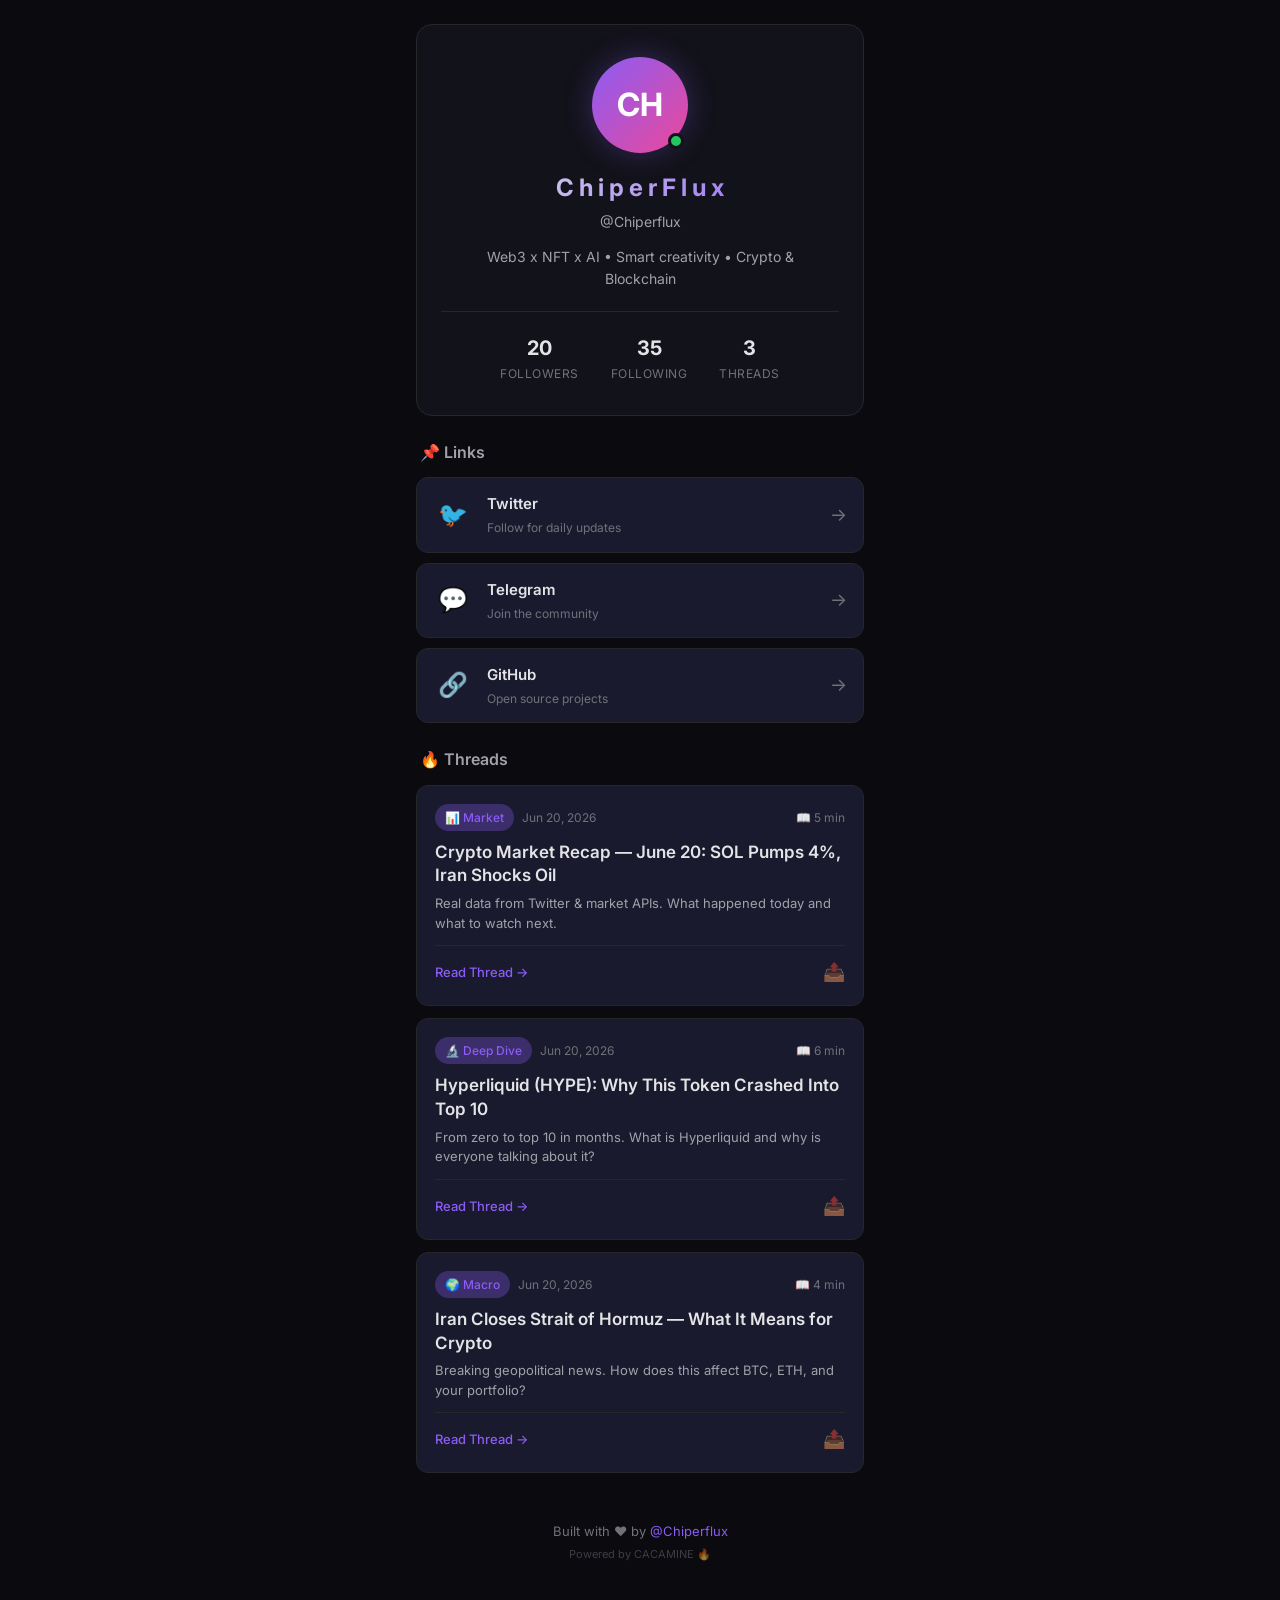
==== thread.html @ ebba32b1 "Initial commit: ChiperFlux Hub - Crypto News Aggregator" ====
<!DOCTYPE html>
<html lang="en">
<head>
    <meta charset="UTF-8">
    <meta name="viewport" content="width=device-width, initial-scale=1.0">
    <title>Thread — C h i p e r F l u x 🎖️</title>
    <meta name="description" content="Crypto & Web3 threads from @Chiperflux">
    <meta name="twitter:card" content="summary">
    <meta name="twitter:site" content="@Chiperflux">
    <link rel="preconnect" href="https://fonts.googleapis.com">
    <link href="https://fonts.googleapis.com/css2?family=Inter:wght@400;500;600;700&display=swap" rel="stylesheet">
    <link rel="stylesheet" href="css/style.css">
</head>
<body>
    <div class="thread-page">
        <!-- Back Button -->
        <a href="/" class="thread-back">← Back</a>

        <!-- Thread Header -->
        <div class="thread-detail-header">
            <h1 class="thread-detail-title" id="threadTitle">Loading...</h1>
            <div class="thread-detail-meta">
                <span id="threadTag"></span>
                <span id="threadDate"></span>
                <span id="threadReadTime"></span>
            </div>
        </div>

        <!-- Tweets -->
        <div class="tweet-list" id="tweetList">
            <!-- Populated by JS -->
        </div>

        <!-- Actions -->
        <div class="thread-actions">
            <a href="#" id="twitterShareBtn" target="_blank" class="btn btn-primary">
                🐦 Share on Twitter
            </a>
            <button onclick="copyLink()" class="btn btn-secondary">
                📋 Copy Link
            </button>
        </div>

        <!-- Related Threads -->
        <section class="section" style="margin-top:32px;">
            <h2 class="section-title">📚 More Threads</h2>
            <div class="threads-grid" id="relatedThreads">
                <!-- Populated by JS -->
            </div>
        </section>

        <!-- Footer -->
        <footer class="footer">
            <p>Built with ❤️ by <a href="https://x.com/Chiperflux" target="_blank">@Chiperflux</a></p>
            <p class="footer-sub">Powered by CACAMINE 🔥</p>
        </footer>
    </div>

    <script src="js/thread.js"></script>
</body>
</html>
---- css/style.css ----
/* ============================================
   C h i p e r F l u x Hub — Dark Theme
   ============================================ */

:root {
    --bg-primary: #0a0a0f;
    --bg-secondary: #12121a;
    --bg-card: #1a1a2e;
    --bg-card-hover: #222240;
    --text-primary: #e4e4e7;
    --text-secondary: #a1a1aa;
    --text-muted: #71717a;
    --accent: #8b5cf6;
    --accent-hover: #a78bfa;
    --accent-glow: rgba(139, 92, 246, 0.3);
    --green: #22c55e;
    --border: #27272a;
    --radius: 16px;
    --radius-sm: 12px;
}

* {
    margin: 0;
    padding: 0;
    box-sizing: border-box;
}

body {
    font-family: 'Inter', -apple-system, BlinkMacSystemFont, sans-serif;
    background: var(--bg-primary);
    color: var(--text-primary);
    min-height: 100vh;
    line-height: 1.6;
}

.container {
    max-width: 480px;
    margin: 0 auto;
    padding: 24px 16px;
}

/* ============================================
   Profile Card
   ============================================ */

.profile-card {
    text-align: center;
    padding: 32px 24px;
    background: var(--bg-secondary);
    border-radius: var(--radius);
    border: 1px solid var(--border);
    margin-bottom: 24px;
}

.avatar-wrapper {
    position: relative;
    display: inline-block;
    margin-bottom: 16px;
}

.avatar {
    width: 96px;
    height: 96px;
    border-radius: 50%;
    background: linear-gradient(135deg, var(--accent), #ec4899);
    display: flex;
    align-items: center;
    justify-content: center;
    font-size: 32px;
    font-weight: 700;
    color: white;
    box-shadow: 0 0 30px var(--accent-glow);
}

.status-dot {
    position: absolute;
    bottom: 4px;
    right: 4px;
    width: 16px;
    height: 16px;
    background: var(--green);
    border-radius: 50%;
    border: 3px solid var(--bg-secondary);
}

.name {
    font-size: 24px;
    font-weight: 700;
    margin-bottom: 4px;
    background: linear-gradient(135deg, #e4e4e7, #8b5cf6);
    -webkit-background-clip: text;
    -webkit-text-fill-color: transparent;
    background-clip: text;
}

.handle {
    color: var(--text-secondary);
    font-size: 14px;
    margin-bottom: 12px;
}

.bio {
    color: var(--text-secondary);
    font-size: 14px;
    max-width: 320px;
    margin: 0 auto 20px;
}

.stats-row {
    display: flex;
    justify-content: center;
    gap: 32px;
    padding-top: 20px;
    border-top: 1px solid var(--border);
}

.stat {
    display: flex;
    flex-direction: column;
    align-items: center;
}

.stat-value {
    font-size: 20px;
    font-weight: 700;
    color: var(--text-primary);
}

.stat-label {
    font-size: 12px;
    color: var(--text-muted);
    text-transform: uppercase;
    letter-spacing: 0.5px;
}

/* ============================================
   Section
   ============================================ */

.section {
    margin-bottom: 24px;
}

.section-title {
    font-size: 16px;
    font-weight: 600;
    color: var(--text-secondary);
    margin-bottom: 12px;
    padding-left: 4px;
}

/* ============================================
   Links Grid
   ============================================ */

.links-grid {
    display: flex;
    flex-direction: column;
    gap: 10px;
}

.link-card {
    display: flex;
    align-items: center;
    gap: 14px;
    padding: 14px 16px;
    background: var(--bg-card);
    border: 1px solid var(--border);
    border-radius: var(--radius-sm);
    text-decoration: none;
    color: var(--text-primary);
    transition: all 0.2s ease;
    cursor: pointer;
}

.link-card:hover {
    background: var(--bg-card-hover);
    border-color: var(--accent);
    transform: translateY(-2px);
    box-shadow: 0 4px 20px rgba(0, 0, 0, 0.3);
}

.link-icon {
    font-size: 24px;
    width: 40px;
    text-align: center;
    flex-shrink: 0;
}

.link-content {
    flex: 1;
    min-width: 0;
}

.link-title {
    font-size: 15px;
    font-weight: 600;
}

.link-desc {
    font-size: 12px;
    color: var(--text-muted);
    margin-top: 2px;
}

.link-arrow {
    color: var(--text-muted);
    font-size: 18px;
    flex-shrink: 0;
}

/* ============================================
   Threads Grid
   ============================================ */

.threads-grid {
    display: flex;
    flex-direction: column;
    gap: 12px;
}

.thread-card {
    padding: 18px;
    background: var(--bg-card);
    border: 1px solid var(--border);
    border-radius: var(--radius-sm);
    text-decoration: none;
    color: var(--text-primary);
    transition: all 0.2s ease;
    cursor: pointer;
    display: block;
}

.thread-card:hover {
    background: var(--bg-card-hover);
    border-color: var(--accent);
    transform: translateY(-2px);
    box-shadow: 0 4px 20px rgba(0, 0, 0, 0.3);
}

.thread-header {
    display: flex;
    align-items: center;
    gap: 8px;
    margin-bottom: 10px;
}

.thread-tag {
    font-size: 12px;
    padding: 4px 10px;
    background: var(--accent-glow);
    color: var(--accent);
    border-radius: 20px;
    font-weight: 500;
}

.thread-date {
    font-size: 12px;
    color: var(--text-muted);
}

.thread-read-time {
    font-size: 12px;
    color: var(--text-muted);
    margin-left: auto;
}

.thread-title {
    font-size: 17px;
    font-weight: 600;
    margin-bottom: 6px;
    line-height: 1.4;
}

.thread-excerpt {
    font-size: 13px;
    color: var(--text-secondary);
    line-height: 1.5;
}

.thread-footer {
    display: flex;
    align-items: center;
    justify-content: space-between;
    margin-top: 12px;
    padding-top: 12px;
    border-top: 1px solid var(--border);
}

.thread-read-btn {
    font-size: 13px;
    color: var(--accent);
    font-weight: 500;
}

.thread-share-btn {
    font-size: 18px;
    opacity: 0.5;
    transition: opacity 0.2s;
}

.thread-share-btn:hover {
    opacity: 1;
}

/* ============================================
   Footer
   ============================================ */

.footer {
    text-align: center;
    padding: 24px 0;
    color: var(--text-muted);
    font-size: 13px;
}

.footer a {
    color: var(--accent);
    text-decoration: none;
}

.footer-sub {
    font-size: 11px;
    margin-top: 4px;
    opacity: 0.5;
}

/* ============================================
   Thread Page
   ============================================ */

.thread-page {
    max-width: 480px;
    margin: 0 auto;
    padding: 24px 16px;
}

.thread-back {
    display: inline-flex;
    align-items: center;
    gap: 6px;
    color: var(--text-secondary);
    text-decoration: none;
    font-size: 14px;
    margin-bottom: 20px;
    transition: color 0.2s;
}

.thread-back:hover {
    color: var(--accent);
}

.thread-detail-header {
    margin-bottom: 24px;
}

.thread-detail-title {
    font-size: 24px;
    font-weight: 700;
    line-height: 1.3;
    margin-bottom: 12px;
}

.thread-detail-meta {
    display: flex;
    gap: 16px;
    color: var(--text-muted);
    font-size: 13px;
}

.tweet-list {
    display: flex;
    flex-direction: column;
    gap: 2px;
}

.tweet-card {
    padding: 18px;
    background: var(--bg-card);
    border: 1px solid var(--border);
    border-radius: var(--radius-sm);
    font-size: 15px;
    line-height: 1.7;
    white-space: pre-wrap;
    word-wrap: break-word;
}

.tweet-card + .tweet-card {
    border-top: 2px dashed var(--border);
    border-radius: 0 0 var(--radius-sm) var(--radius-sm);
    margin-top: -1px;
}

.tweet-card:first-child {
    border-radius: var(--radius-sm) var(--radius-sm) 0 0;
}

.tweet-card:last-child {
    border-radius: 0 0 var(--radius-sm) var(--radius-sm);
}

.tweet-number {
    display: inline-block;
    font-size: 12px;
    color: var(--accent);
    font-weight: 600;
    margin-bottom: 8px;
    opacity: 0.7;
}

.thread-actions {
    display: flex;
    gap: 10px;
    margin-top: 24px;
}

.btn {
    display: inline-flex;
    align-items: center;
    gap: 8px;
    padding: 12px 20px;
    border-radius: var(--radius-sm);
    font-size: 14px;
    font-weight: 500;
    text-decoration: none;
    transition: all 0.2s;
    cursor: pointer;
    border: none;
}

.btn-primary {
    background: var(--accent);
    color: white;
}

.btn-primary:hover {
    background: var(--accent-hover);
    box-shadow: 0 4px 20px var(--accent-glow);
}

.btn-secondary {
    background: var(--bg-card);
    color: var(--text-primary);
    border: 1px solid var(--border);
}

.btn-secondary:hover {
    border-color: var(--accent);
}

/* ============================================
   Animations
   ============================================ */

@keyframes fadeInUp {
    from {
        opacity: 0;
        transform: translateY(20px);
    }
    to {
        opacity: 1;
        transform: translateY(0);
    }
}

.animate-in {
    animation: fadeInUp 0.4s ease forwards;
}

.animate-in:nth-child(1) { animation-delay: 0.05s; }
.animate-in:nth-child(2) { animation-delay: 0.1s; }
.animate-in:nth-child(3) { animation-delay: 0.15s; }
.animate-in:nth-child(4) { animation-delay: 0.2s; }
.animate-in:nth-child(5) { animation-delay: 0.25s; }

/* ============================================
   Responsive
   ============================================ */

@media (max-width: 380px) {
    .container {
        padding: 16px 12px;
    }
    
    .profile-card {
        padding: 24px 16px;
    }
    
    .stats-row {
        gap: 20px;
    }
    
    .name {
        font-size: 20px;
    }
}

/* ============================================
   Scrollbar
   ============================================ */

::-webkit-scrollbar {
    width: 6px;
}

::-webkit-scrollbar-track {
    background: var(--bg-primary);
}

::-webkit-scrollbar-thumb {
    background: var(--border);
    border-radius: 3px;
}

::-webkit-scrollbar-thumb:hover {
    background: var(--text-muted);
}
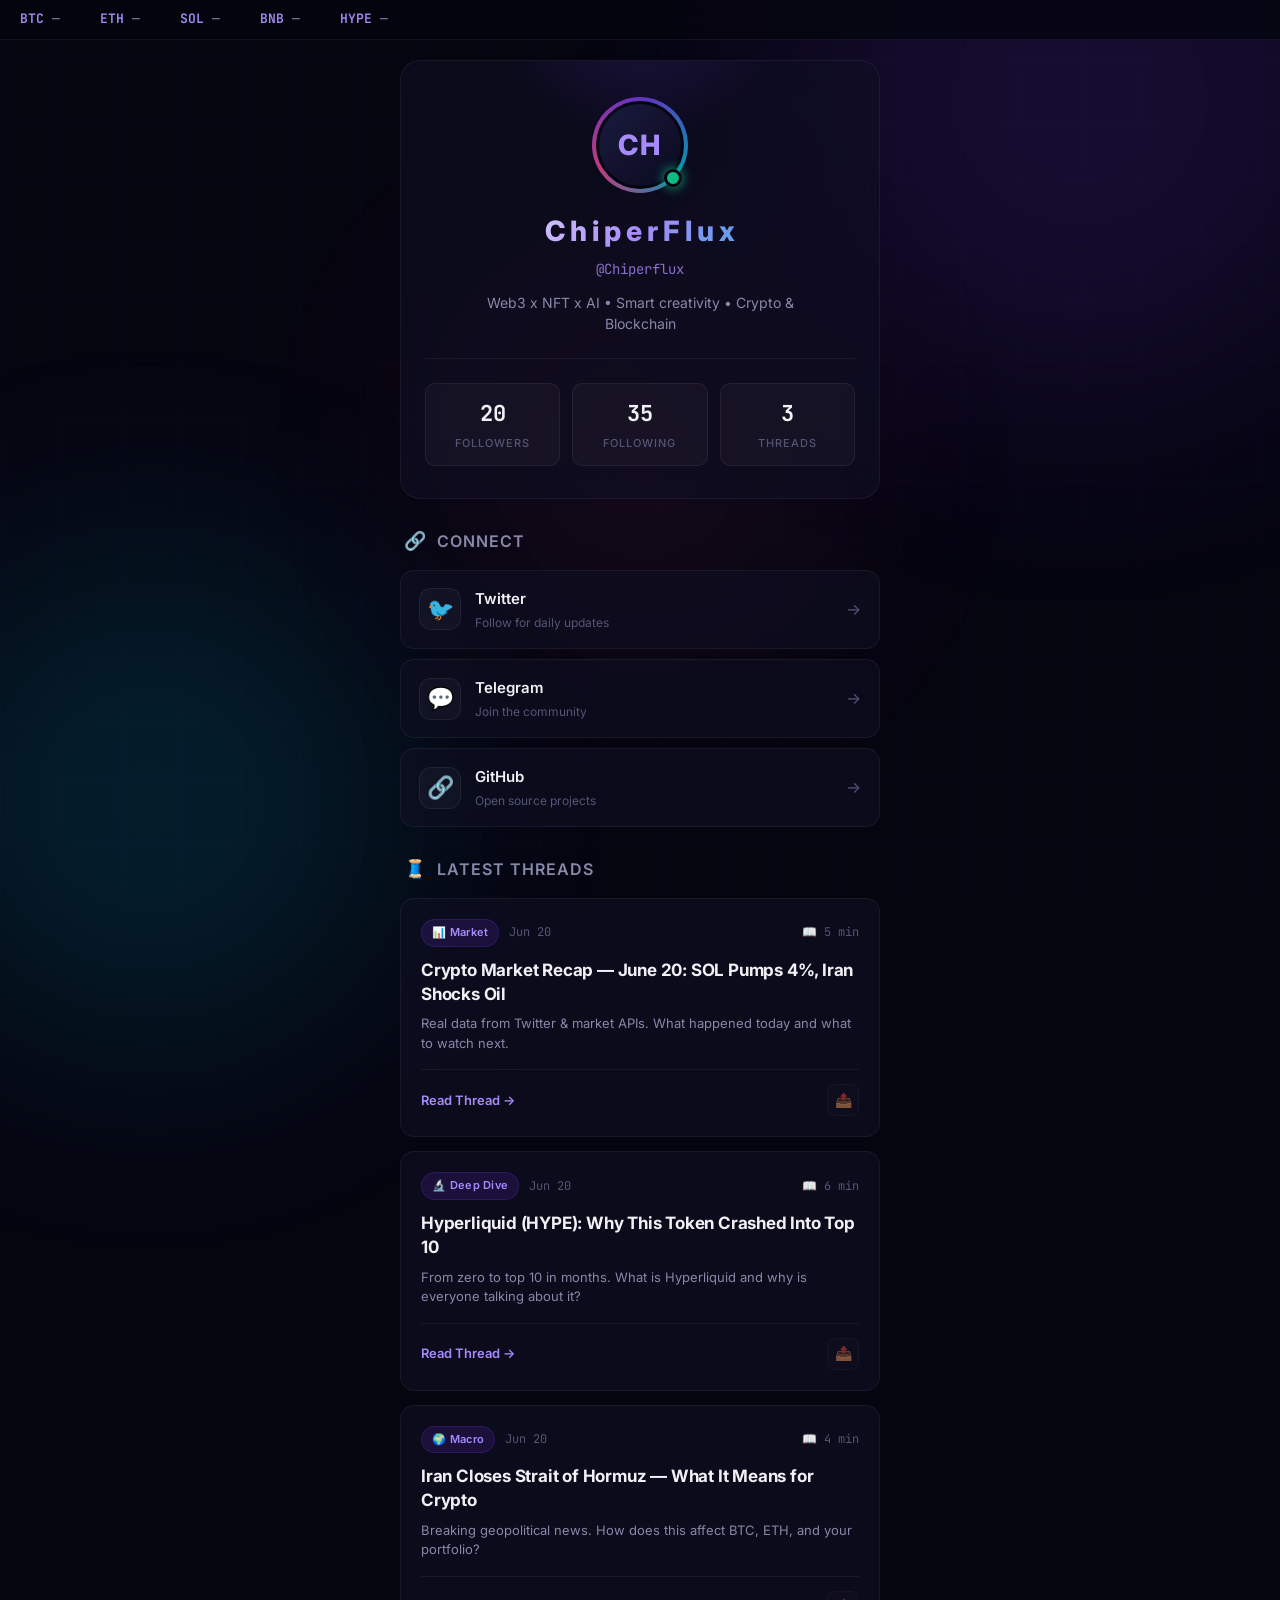
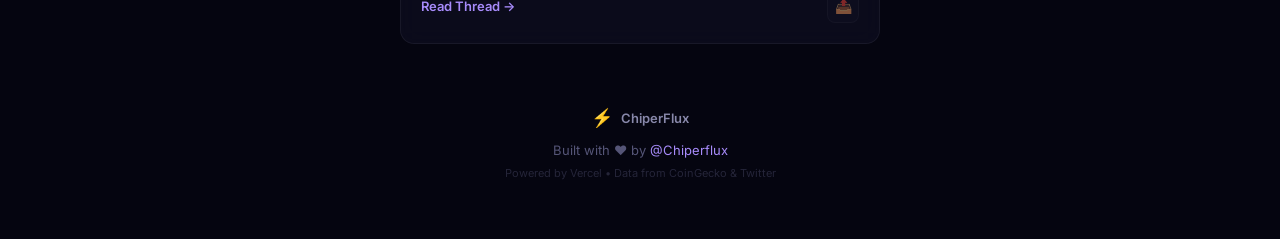
==== commit 114fbb0a: "🎨 Full redesign: glassmorphism + neon glow + animated grid + live ticker" ====
--- a/thread.html
+++ b/thread.html
@@ -3,58 +3,74 @@
 <head>
     <meta charset="UTF-8">
     <meta name="viewport" content="width=device-width, initial-scale=1.0">
-    <title>Thread — C h i p e r F l u x 🎖️</title>
-    <meta name="description" content="Crypto & Web3 threads from @Chiperflux">
-    <meta name="twitter:card" content="summary">
+    <title>Thread — ChiperFlux</title>
+    <meta name="description" content="Crypto thread by @Chiperflux">
+    <meta property="og:type" content="article">
+    <meta name="twitter:card" content="summary_large_image">
     <meta name="twitter:site" content="@Chiperflux">
     <link rel="preconnect" href="https://fonts.googleapis.com">
-    <link href="https://fonts.googleapis.com/css2?family=Inter:wght@400;500;600;700&display=swap" rel="stylesheet">
+    <link rel="preconnect" href="https://fonts.gstatic.com" crossorigin>
+    <link href="https://fonts.googleapis.com/css2?family=JetBrains+Mono:wght@400;500;600;700&family=Inter:wght@300;400;500;600;700;800;900&display=swap" rel="stylesheet">
     <link rel="stylesheet" href="css/style.css">
+    <link rel="icon" href="data:image/svg+xml,<svg xmlns='http://www.w3.org/2000/svg' viewBox='0 0 100 100'><text y='.9em' font-size='90'>⚡</text></svg>">
 </head>
 <body>
-    <div class="thread-page">
+    <!-- Animated Background -->
+    <div class="bg-grid"></div>
+    <div class="bg-glow bg-glow-1"></div>
+    <div class="bg-glow bg-glow-2"></div>
+
+    <main class="thread-page">
         <!-- Back Button -->
-        <a href="/" class="thread-back">← Back</a>
+        <a href="/" class="back-btn">
+            <svg width="16" height="16" viewBox="0 0 24 24" fill="none" stroke="currentColor" stroke-width="2"><path d="M19 12H5M12 19l-7-7 7-7"/></svg>
+            Back to Hub
+        </a>
 
         <!-- Thread Header -->
-        <div class="thread-detail-header">
-            <h1 class="thread-detail-title" id="threadTitle">Loading...</h1>
-            <div class="thread-detail-meta">
-                <span id="threadTag"></span>
-                <span id="threadDate"></span>
-                <span id="threadReadTime"></span>
+        <div class="thread-hero">
+            <div class="thread-hero-bg"></div>
+            <span class="thread-tag-lg" id="threadTag">—</span>
+            <h1 class="thread-title-lg" id="threadTitle">Loading...</h1>
+            <div class="thread-meta">
+                <span id="threadDate">—</span>
+                <span class="meta-dot">•</span>
+                <span id="threadReadTime">—</span>
             </div>
         </div>
 
-        <!-- Tweets -->
-        <div class="tweet-list" id="tweetList">
-            <!-- Populated by JS -->
+        <!-- Tweet Thread -->
+        <div class="tweet-timeline">
+            <div class="timeline-line"></div>
+            <div id="tweetList"></div>
         </div>
 
         <!-- Actions -->
         <div class="thread-actions">
-            <a href="#" id="twitterShareBtn" target="_blank" class="btn btn-primary">
-                🐦 Share on Twitter
+            <a id="twitterShareBtn" href="#" target="_blank" class="btn btn-primary">
+                <svg width="16" height="16" viewBox="0 0 24 24" fill="currentColor"><path d="M18.244 2.25h3.308l-7.227 8.26 8.502 11.24H16.17l-5.214-6.817L4.99 21.75H1.68l7.73-8.835L1.254 2.25H8.08l4.713 6.231zm-1.161 17.52h1.833L7.084 4.126H5.117z"/></svg>
+                Share on X
             </a>
-            <button onclick="copyLink()" class="btn btn-secondary">
-                📋 Copy Link
+            <button onclick="copyLink()" class="btn btn-ghost">
+                <svg width="16" height="16" viewBox="0 0 24 24" fill="none" stroke="currentColor" stroke-width="2"><rect x="9" y="9" width="13" height="13" rx="2"/><path d="M5 15H4a2 2 0 01-2-2V4a2 2 0 012-2h9a2 2 0 012 2v1"/></svg>
+                Copy Link
             </button>
         </div>
 
         <!-- Related Threads -->
-        <section class="section" style="margin-top:32px;">
-            <h2 class="section-title">📚 More Threads</h2>
-            <div class="threads-grid" id="relatedThreads">
-                <!-- Populated by JS -->
-            </div>
+        <section class="section" style="margin-top:40px">
+            <h2 class="section-title">
+                <span class="section-icon">📖</span>
+                More Threads
+            </h2>
+            <div class="threads-grid" id="relatedThreads"></div>
         </section>
 
         <!-- Footer -->
         <footer class="footer">
-            <p>Built with ❤️ by <a href="https://x.com/Chiperflux" target="_blank">@Chiperflux</a></p>
-            <p class="footer-sub">Powered by CACAMINE 🔥</p>
+            <p><a href="/">← Back to ChiperFlux Hub</a></p>
         </footer>
-    </div>
+    </main>
 
     <script src="js/thread.js"></script>
 </body>
--- a/css/style.css
+++ b/css/style.css
@@ -1,152 +1,351 @@
 /* ============================================
-   C h i p e r F l u x Hub — Dark Theme
+   ChiperFlux Hub — Premium Crypto UI
+   Glassmorphism + Neon + Animated Grid
    ============================================ */
 
 :root {
-    --bg-primary: #0a0a0f;
-    --bg-secondary: #12121a;
-    --bg-card: #1a1a2e;
-    --bg-card-hover: #222240;
-    --text-primary: #e4e4e7;
-    --text-secondary: #a1a1aa;
-    --text-muted: #71717a;
-    --accent: #8b5cf6;
-    --accent-hover: #a78bfa;
-    --accent-glow: rgba(139, 92, 246, 0.3);
-    --green: #22c55e;
-    --border: #27272a;
-    --radius: 16px;
-    --radius-sm: 12px;
-}
-
-* {
+    --bg: #050510;
+    --bg-card: rgba(15, 15, 35, 0.6);
+    --bg-card-hover: rgba(25, 25, 55, 0.8);
+    --glass: rgba(255, 255, 255, 0.03);
+    --glass-border: rgba(255, 255, 255, 0.06);
+    --text: #f0f0f5;
+    --text-dim: #8888aa;
+    --text-muted: #555577;
+    --accent: #7c3aed;
+    --accent-bright: #a78bfa;
+    --accent-glow: rgba(124, 58, 237, 0.4);
+    --cyan: #06b6d4;
+    --cyan-glow: rgba(6, 182, 212, 0.3);
+    --green: #10b981;
+    --red: #ef4444;
+    --orange: #f59e0b;
+    --pink: #ec4899;
+    --radius: 20px;
+    --radius-sm: 14px;
+    --radius-xs: 10px;
+    --font: 'Inter', -apple-system, BlinkMacSystemFont, sans-serif;
+    --mono: 'JetBrains Mono', 'Fira Code', monospace;
+}
+
+*, *::before, *::after {
     margin: 0;
     padding: 0;
     box-sizing: border-box;
 }
 
+html {
+    scroll-behavior: smooth;
+}
+
 body {
-    font-family: 'Inter', -apple-system, BlinkMacSystemFont, sans-serif;
-    background: var(--bg-primary);
-    color: var(--text-primary);
+    font-family: var(--font);
+    background: var(--bg);
+    color: var(--text);
     min-height: 100vh;
     line-height: 1.6;
-}
+    overflow-x: hidden;
+    -webkit-font-smoothing: antialiased;
+}
+
+/* ============================================
+   Animated Background
+   ============================================ */
+
+.bg-grid {
+    position: fixed;
+    inset: 0;
+    background-image:
+        linear-gradient(rgba(124, 58, 237, 0.03) 1px, transparent 1px),
+        linear-gradient(90deg, rgba(124, 58, 237, 0.03) 1px, transparent 1px);
+    background-size: 60px 60px;
+    z-index: 0;
+    pointer-events: none;
+}
+
+.bg-glow {
+    position: fixed;
+    border-radius: 50%;
+    filter: blur(120px);
+    opacity: 0.15;
+    z-index: 0;
+    pointer-events: none;
+    animation: float 20s ease-in-out infinite;
+}
+
+.bg-glow-1 {
+    width: 600px;
+    height: 600px;
+    background: var(--accent);
+    top: -200px;
+    right: -100px;
+    animation-delay: 0s;
+}
+
+.bg-glow-2 {
+    width: 500px;
+    height: 500px;
+    background: var(--cyan);
+    bottom: -150px;
+    left: -100px;
+    animation-delay: -7s;
+}
+
+.bg-glow-3 {
+    width: 400px;
+    height: 400px;
+    background: var(--pink);
+    top: 50%;
+    left: 50%;
+    transform: translate(-50%, -50%);
+    animation-delay: -14s;
+    opacity: 0.08;
+}
+
+@keyframes float {
+    0%, 100% { transform: translate(0, 0) scale(1); }
+    33% { transform: translate(30px, -30px) scale(1.05); }
+    66% { transform: translate(-20px, 20px) scale(0.95); }
+}
+
+/* ============================================
+   Ticker Bar
+   ============================================ */
+
+.ticker-bar {
+    position: fixed;
+    top: 0;
+    left: 0;
+    right: 0;
+    z-index: 100;
+    background: rgba(5, 5, 16, 0.85);
+    backdrop-filter: blur(20px);
+    -webkit-backdrop-filter: blur(20px);
+    border-bottom: 1px solid var(--glass-border);
+    overflow: hidden;
+    height: 40px;
+    display: flex;
+    align-items: center;
+}
+
+.ticker-content {
+    display: flex;
+    gap: 40px;
+    animation: scroll 30s linear infinite;
+    white-space: nowrap;
+    padding: 0 20px;
+}
+
+.ticker-item {
+    display: flex;
+    align-items: center;
+    gap: 8px;
+    font-size: 13px;
+    font-family: var(--mono);
+}
+
+.ticker-symbol {
+    color: var(--accent-bright);
+    font-weight: 600;
+}
+
+.ticker-price {
+    color: var(--text-dim);
+}
+
+.ticker-price.up { color: var(--green); }
+.ticker-price.down { color: var(--red); }
+
+@keyframes scroll {
+    0% { transform: translateX(0); }
+    100% { transform: translateX(-50%); }
+}
+
+/* ============================================
+   Container
+   ============================================ */
 
 .container {
-    max-width: 480px;
+    position: relative;
+    z-index: 1;
+    max-width: 520px;
     margin: 0 auto;
-    padding: 24px 16px;
-}
-
-/* ============================================
-   Profile Card
-   ============================================ */
-
-.profile-card {
+    padding: 60px 20px 40px;
+}
+
+/* ============================================
+   Hero Profile
+   ============================================ */
+
+.hero {
     text-align: center;
-    padding: 32px 24px;
-    background: var(--bg-secondary);
+    padding: 40px 24px 32px;
+    background: var(--bg-card);
+    backdrop-filter: blur(20px);
+    -webkit-backdrop-filter: blur(20px);
+    border: 1px solid var(--glass-border);
     border-radius: var(--radius);
-    border: 1px solid var(--border);
-    margin-bottom: 24px;
-}
-
-.avatar-wrapper {
+    margin-bottom: 28px;
+    position: relative;
+    overflow: hidden;
+}
+
+.hero-glow {
+    position: absolute;
+    top: -50%;
+    left: 50%;
+    transform: translateX(-50%);
+    width: 300px;
+    height: 300px;
+    background: radial-gradient(circle, var(--accent-glow) 0%, transparent 70%);
+    pointer-events: none;
+    opacity: 0.5;
+}
+
+.avatar-ring {
     position: relative;
     display: inline-block;
-    margin-bottom: 16px;
+    margin-bottom: 20px;
+}
+
+.avatar-ring::before {
+    content: '';
+    position: absolute;
+    inset: -4px;
+    border-radius: 50%;
+    background: conic-gradient(var(--accent), var(--cyan), var(--pink), var(--accent));
+    animation: spin 4s linear infinite;
+    opacity: 0.8;
+}
+
+@keyframes spin {
+    to { transform: rotate(360deg); }
 }
 
 .avatar {
-    width: 96px;
-    height: 96px;
+    position: relative;
+    width: 88px;
+    height: 88px;
     border-radius: 50%;
-    background: linear-gradient(135deg, var(--accent), #ec4899);
+    background: linear-gradient(135deg, #1a1a3e, #0a0a1f);
     display: flex;
     align-items: center;
     justify-content: center;
-    font-size: 32px;
-    font-weight: 700;
-    color: white;
-    box-shadow: 0 0 30px var(--accent-glow);
-}
-
-.status-dot {
+    font-size: 28px;
+    font-weight: 800;
+    color: var(--accent-bright);
+    letter-spacing: 2px;
+    border: 3px solid var(--bg);
+}
+
+.status-pulse {
     position: absolute;
-    bottom: 4px;
-    right: 4px;
-    width: 16px;
-    height: 16px;
+    bottom: 2px;
+    right: 2px;
+    width: 18px;
+    height: 18px;
     background: var(--green);
     border-radius: 50%;
-    border: 3px solid var(--bg-secondary);
-}
-
-.name {
-    font-size: 24px;
-    font-weight: 700;
-    margin-bottom: 4px;
-    background: linear-gradient(135deg, #e4e4e7, #8b5cf6);
+    border: 3px solid var(--bg);
+    box-shadow: 0 0 12px var(--green);
+    animation: pulse 2s ease-in-out infinite;
+}
+
+@keyframes pulse {
+    0%, 100% { box-shadow: 0 0 12px var(--green); }
+    50% { box-shadow: 0 0 24px var(--green), 0 0 48px rgba(16, 185, 129, 0.3); }
+}
+
+.hero-name {
+    font-size: 28px;
+    font-weight: 800;
+    letter-spacing: -0.5px;
+    background: linear-gradient(135deg, #fff 0%, var(--accent-bright) 50%, var(--cyan) 100%);
     -webkit-background-clip: text;
     -webkit-text-fill-color: transparent;
     background-clip: text;
-}
-
-.handle {
-    color: var(--text-secondary);
+    margin-bottom: 4px;
+}
+
+.hero-handle {
+    font-family: var(--mono);
     font-size: 14px;
+    color: var(--accent-bright);
     margin-bottom: 12px;
-}
-
-.bio {
-    color: var(--text-secondary);
+    opacity: 0.8;
+}
+
+.hero-bio {
     font-size: 14px;
-    max-width: 320px;
-    margin: 0 auto 20px;
-}
-
-.stats-row {
-    display: flex;
-    justify-content: center;
-    gap: 32px;
-    padding-top: 20px;
-    border-top: 1px solid var(--border);
-}
-
-.stat {
+    color: var(--text-dim);
+    max-width: 340px;
+    margin: 0 auto 24px;
+    line-height: 1.5;
+}
+
+.stats-grid {
+    display: grid;
+    grid-template-columns: repeat(3, 1fr);
+    gap: 12px;
+    padding-top: 24px;
+    border-top: 1px solid var(--glass-border);
+}
+
+.stat-card {
     display: flex;
     flex-direction: column;
     align-items: center;
+    gap: 4px;
+    padding: 12px 8px;
+    background: var(--glass);
+    border-radius: var(--radius-xs);
+    border: 1px solid var(--glass-border);
+    transition: all 0.3s;
+}
+
+.stat-card:hover {
+    background: rgba(124, 58, 237, 0.08);
+    border-color: rgba(124, 58, 237, 0.2);
 }
 
 .stat-value {
-    font-size: 20px;
+    font-size: 22px;
     font-weight: 700;
-    color: var(--text-primary);
+    font-family: var(--mono);
+    color: var(--text);
 }
 
 .stat-label {
-    font-size: 12px;
+    font-size: 11px;
     color: var(--text-muted);
     text-transform: uppercase;
-    letter-spacing: 0.5px;
-}
-
-/* ============================================
-   Section
+    letter-spacing: 1px;
+    font-weight: 500;
+}
+
+/* ============================================
+   Sections
    ============================================ */
 
 .section {
-    margin-bottom: 24px;
+    margin-bottom: 28px;
 }
 
 .section-title {
+    display: flex;
+    align-items: center;
+    gap: 10px;
     font-size: 16px;
     font-weight: 600;
-    color: var(--text-secondary);
-    margin-bottom: 12px;
+    color: var(--text-dim);
+    margin-bottom: 14px;
     padding-left: 4px;
+    text-transform: uppercase;
+    letter-spacing: 1px;
+}
+
+.section-icon {
+    font-size: 18px;
 }
 
 /* ============================================
@@ -163,33 +362,59 @@
     display: flex;
     align-items: center;
     gap: 14px;
-    padding: 14px 16px;
+    padding: 16px 18px;
     background: var(--bg-card);
-    border: 1px solid var(--border);
+    backdrop-filter: blur(10px);
+    -webkit-backdrop-filter: blur(10px);
+    border: 1px solid var(--glass-border);
     border-radius: var(--radius-sm);
     text-decoration: none;
-    color: var(--text-primary);
-    transition: all 0.2s ease;
+    color: var(--text);
+    transition: all 0.3s cubic-bezier(0.4, 0, 0.2, 1);
     cursor: pointer;
+    position: relative;
+    overflow: hidden;
+}
+
+.link-card::before {
+    content: '';
+    position: absolute;
+    inset: 0;
+    background: linear-gradient(135deg, rgba(124, 58, 237, 0.1), rgba(6, 182, 212, 0.05));
+    opacity: 0;
+    transition: opacity 0.3s;
 }
 
 .link-card:hover {
-    background: var(--bg-card-hover);
-    border-color: var(--accent);
+    border-color: rgba(124, 58, 237, 0.3);
     transform: translateY(-2px);
-    box-shadow: 0 4px 20px rgba(0, 0, 0, 0.3);
+    box-shadow: 0 8px 32px rgba(0, 0, 0, 0.3), 0 0 0 1px rgba(124, 58, 237, 0.1);
+}
+
+.link-card:hover::before {
+    opacity: 1;
 }
 
 .link-icon {
-    font-size: 24px;
-    width: 40px;
-    text-align: center;
+    font-size: 22px;
+    width: 42px;
+    height: 42px;
+    display: flex;
+    align-items: center;
+    justify-content: center;
+    background: var(--glass);
+    border-radius: 12px;
+    border: 1px solid var(--glass-border);
     flex-shrink: 0;
+    position: relative;
+    z-index: 1;
 }
 
 .link-content {
     flex: 1;
     min-width: 0;
+    position: relative;
+    z-index: 1;
 }
 
 .link-title {
@@ -205,8 +430,16 @@
 
 .link-arrow {
     color: var(--text-muted);
-    font-size: 18px;
+    font-size: 16px;
     flex-shrink: 0;
+    transition: all 0.3s;
+    position: relative;
+    z-index: 1;
+}
+
+.link-card:hover .link-arrow {
+    color: var(--accent-bright);
+    transform: translateX(4px);
 }
 
 /* ============================================
@@ -216,65 +449,90 @@
 .threads-grid {
     display: flex;
     flex-direction: column;
-    gap: 12px;
+    gap: 14px;
 }
 
 .thread-card {
-    padding: 18px;
+    display: block;
+    padding: 20px;
     background: var(--bg-card);
-    border: 1px solid var(--border);
+    backdrop-filter: blur(10px);
+    -webkit-backdrop-filter: blur(10px);
+    border: 1px solid var(--glass-border);
     border-radius: var(--radius-sm);
     text-decoration: none;
-    color: var(--text-primary);
-    transition: all 0.2s ease;
+    color: var(--text);
+    transition: all 0.3s cubic-bezier(0.4, 0, 0.2, 1);
     cursor: pointer;
-    display: block;
+    position: relative;
+    overflow: hidden;
+}
+
+.thread-card::after {
+    content: '';
+    position: absolute;
+    top: 0;
+    left: 0;
+    right: 0;
+    height: 2px;
+    background: linear-gradient(90deg, var(--accent), var(--cyan), var(--pink));
+    opacity: 0;
+    transition: opacity 0.3s;
 }
 
 .thread-card:hover {
-    background: var(--bg-card-hover);
-    border-color: var(--accent);
-    transform: translateY(-2px);
-    box-shadow: 0 4px 20px rgba(0, 0, 0, 0.3);
+    border-color: rgba(124, 58, 237, 0.3);
+    transform: translateY(-3px);
+    box-shadow: 0 12px 40px rgba(0, 0, 0, 0.3), 0 0 0 1px rgba(124, 58, 237, 0.1);
+}
+
+.thread-card:hover::after {
+    opacity: 1;
 }
 
 .thread-header {
     display: flex;
     align-items: center;
-    gap: 8px;
-    margin-bottom: 10px;
+    gap: 10px;
+    margin-bottom: 12px;
+    flex-wrap: wrap;
 }
 
 .thread-tag {
-    font-size: 12px;
+    font-size: 11px;
     padding: 4px 10px;
-    background: var(--accent-glow);
-    color: var(--accent);
+    background: rgba(124, 58, 237, 0.15);
+    color: var(--accent-bright);
     border-radius: 20px;
-    font-weight: 500;
+    font-weight: 600;
+    letter-spacing: 0.3px;
+    border: 1px solid rgba(124, 58, 237, 0.2);
 }
 
 .thread-date {
     font-size: 12px;
     color: var(--text-muted);
+    font-family: var(--mono);
 }
 
 .thread-read-time {
     font-size: 12px;
     color: var(--text-muted);
     margin-left: auto;
+    font-family: var(--mono);
 }
 
 .thread-title {
     font-size: 17px;
-    font-weight: 600;
-    margin-bottom: 6px;
+    font-weight: 700;
+    margin-bottom: 8px;
     line-height: 1.4;
+    letter-spacing: -0.2px;
 }
 
 .thread-excerpt {
     font-size: 13px;
-    color: var(--text-secondary);
+    color: var(--text-dim);
     line-height: 1.5;
 }
 
@@ -282,47 +540,44 @@
     display: flex;
     align-items: center;
     justify-content: space-between;
-    margin-top: 12px;
-    padding-top: 12px;
-    border-top: 1px solid var(--border);
+    margin-top: 16px;
+    padding-top: 14px;
+    border-top: 1px solid var(--glass-border);
 }
 
 .thread-read-btn {
     font-size: 13px;
-    color: var(--accent);
-    font-weight: 500;
+    color: var(--accent-bright);
+    font-weight: 600;
+    display: flex;
+    align-items: center;
+    gap: 6px;
+    transition: gap 0.3s;
+}
+
+.thread-card:hover .thread-read-btn {
+    gap: 10px;
 }
 
 .thread-share-btn {
-    font-size: 18px;
+    width: 32px;
+    height: 32px;
+    display: flex;
+    align-items: center;
+    justify-content: center;
+    background: var(--glass);
+    border-radius: 8px;
+    border: 1px solid var(--glass-border);
+    font-size: 14px;
     opacity: 0.5;
-    transition: opacity 0.2s;
+    transition: all 0.3s;
+    cursor: pointer;
 }
 
 .thread-share-btn:hover {
     opacity: 1;
-}
-
-/* ============================================
-   Footer
-   ============================================ */
-
-.footer {
-    text-align: center;
-    padding: 24px 0;
-    color: var(--text-muted);
-    font-size: 13px;
-}
-
-.footer a {
-    color: var(--accent);
-    text-decoration: none;
-}
-
-.footer-sub {
-    font-size: 11px;
-    margin-top: 4px;
-    opacity: 0.5;
+    background: rgba(124, 58, 237, 0.1);
+    border-color: rgba(124, 58, 237, 0.3);
 }
 
 /* ============================================
@@ -330,88 +585,168 @@
    ============================================ */
 
 .thread-page {
-    max-width: 480px;
+    position: relative;
+    z-index: 1;
+    max-width: 580px;
     margin: 0 auto;
-    padding: 24px 16px;
-}
-
-.thread-back {
+    padding: 60px 20px 40px;
+}
+
+.back-btn {
     display: inline-flex;
     align-items: center;
-    gap: 6px;
-    color: var(--text-secondary);
+    gap: 8px;
+    color: var(--text-dim);
     text-decoration: none;
     font-size: 14px;
-    margin-bottom: 20px;
-    transition: color 0.2s;
-}
-
-.thread-back:hover {
-    color: var(--accent);
-}
-
-.thread-detail-header {
+    font-weight: 500;
     margin-bottom: 24px;
-}
-
-.thread-detail-title {
+    padding: 8px 16px;
+    background: var(--glass);
+    border: 1px solid var(--glass-border);
+    border-radius: 10px;
+    transition: all 0.3s;
+}
+
+.back-btn:hover {
+    color: var(--accent-bright);
+    border-color: rgba(124, 58, 237, 0.3);
+    background: rgba(124, 58, 237, 0.08);
+}
+
+.thread-hero {
+    position: relative;
+    padding: 32px 24px;
+    background: var(--bg-card);
+    backdrop-filter: blur(20px);
+    -webkit-backdrop-filter: blur(20px);
+    border: 1px solid var(--glass-border);
+    border-radius: var(--radius);
+    margin-bottom: 32px;
+    overflow: hidden;
+}
+
+.thread-hero-bg {
+    position: absolute;
+    top: 0;
+    left: 0;
+    right: 0;
+    height: 100%;
+    background: linear-gradient(135deg, rgba(124, 58, 237, 0.08), rgba(6, 182, 212, 0.04), transparent);
+    pointer-events: none;
+}
+
+.thread-tag-lg {
+    display: inline-block;
+    font-size: 13px;
+    padding: 6px 14px;
+    background: rgba(124, 58, 237, 0.15);
+    color: var(--accent-bright);
+    border-radius: 20px;
+    font-weight: 600;
+    border: 1px solid rgba(124, 58, 237, 0.2);
+    margin-bottom: 16px;
+    position: relative;
+}
+
+.thread-title-lg {
     font-size: 24px;
-    font-weight: 700;
+    font-weight: 800;
     line-height: 1.3;
+    letter-spacing: -0.5px;
+    margin-bottom: 16px;
+    position: relative;
+}
+
+.thread-meta {
+    display: flex;
+    align-items: center;
+    gap: 12px;
+    font-size: 13px;
+    color: var(--text-muted);
+    font-family: var(--mono);
+    position: relative;
+}
+
+.meta-dot {
+    color: var(--text-muted);
+    opacity: 0.3;
+}
+
+/* ============================================
+   Tweet Timeline
+   ============================================ */
+
+.tweet-timeline {
+    position: relative;
+    padding-left: 24px;
+}
+
+.timeline-line {
+    position: absolute;
+    left: 8px;
+    top: 0;
+    bottom: 0;
+    width: 2px;
+    background: linear-gradient(to bottom, var(--accent), var(--cyan), transparent);
+    border-radius: 1px;
+}
+
+.tweet-card {
+    position: relative;
+    padding: 20px;
+    background: var(--bg-card);
+    backdrop-filter: blur(10px);
+    -webkit-backdrop-filter: blur(10px);
+    border: 1px solid var(--glass-border);
+    border-radius: var(--radius-sm);
     margin-bottom: 12px;
-}
-
-.thread-detail-meta {
-    display: flex;
-    gap: 16px;
-    color: var(--text-muted);
-    font-size: 13px;
-}
-
-.tweet-list {
-    display: flex;
-    flex-direction: column;
-    gap: 2px;
-}
-
-.tweet-card {
-    padding: 18px;
-    background: var(--bg-card);
-    border: 1px solid var(--border);
-    border-radius: var(--radius-sm);
     font-size: 15px;
     line-height: 1.7;
     white-space: pre-wrap;
     word-wrap: break-word;
-}
-
-.tweet-card + .tweet-card {
-    border-top: 2px dashed var(--border);
-    border-radius: 0 0 var(--radius-sm) var(--radius-sm);
-    margin-top: -1px;
-}
-
-.tweet-card:first-child {
-    border-radius: var(--radius-sm) var(--radius-sm) 0 0;
-}
-
-.tweet-card:last-child {
-    border-radius: 0 0 var(--radius-sm) var(--radius-sm);
+    transition: all 0.3s;
+}
+
+.tweet-card::before {
+    content: '';
+    position: absolute;
+    left: -20px;
+    top: 24px;
+    width: 10px;
+    height: 10px;
+    background: var(--accent);
+    border-radius: 50%;
+    border: 2px solid var(--bg);
+    box-shadow: 0 0 12px var(--accent-glow);
+}
+
+.tweet-card:hover {
+    border-color: rgba(124, 58, 237, 0.2);
+    background: var(--bg-card-hover);
 }
 
 .tweet-number {
     display: inline-block;
-    font-size: 12px;
-    color: var(--accent);
+    font-size: 11px;
+    color: var(--accent-bright);
     font-weight: 600;
-    margin-bottom: 8px;
-    opacity: 0.7;
-}
+    margin-bottom: 10px;
+    font-family: var(--mono);
+    padding: 2px 8px;
+    background: rgba(124, 58, 237, 0.1);
+    border-radius: 6px;
+    letter-spacing: 0.5px;
+}
+
+/* ============================================
+   Buttons
+   ============================================ */
 
 .thread-actions {
     display: flex;
     gap: 10px;
-    margin-top: 24px;
+    margin-top: 28px;
 }
 
 .btn {
@@ -419,33 +754,78 @@
     align-items: center;
     gap: 8px;
     padding: 12px 20px;
-    border-radius: var(--radius-sm);
+    border-radius: var(--radius-xs);
     font-size: 14px;
-    font-weight: 500;
+    font-weight: 600;
     text-decoration: none;
-    transition: all 0.2s;
+    transition: all 0.3s;
     cursor: pointer;
     border: none;
+    font-family: var(--font);
 }
 
 .btn-primary {
-    background: var(--accent);
+    background: linear-gradient(135deg, var(--accent), #6d28d9);
     color: white;
+    box-shadow: 0 4px 20px var(--accent-glow);
 }
 
 .btn-primary:hover {
-    background: var(--accent-hover);
-    box-shadow: 0 4px 20px var(--accent-glow);
-}
-
-.btn-secondary {
-    background: var(--bg-card);
-    color: var(--text-primary);
-    border: 1px solid var(--border);
-}
-
-.btn-secondary:hover {
-    border-color: var(--accent);
+    box-shadow: 0 8px 32px var(--accent-glow), 0 0 0 1px rgba(124, 58, 237, 0.3);
+    transform: translateY(-2px);
+}
+
+.btn-ghost {
+    background: var(--glass);
+    color: var(--text-dim);
+    border: 1px solid var(--glass-border);
+}
+
+.btn-ghost:hover {
+    color: var(--accent-bright);
+    border-color: rgba(124, 58, 237, 0.3);
+    background: rgba(124, 58, 237, 0.08);
+}
+
+/* ============================================
+   Footer
+   ============================================ */
+
+.footer {
+    text-align: center;
+    padding: 32px 0 16px;
+    color: var(--text-muted);
+    font-size: 13px;
+}
+
+.footer a {
+    color: var(--accent-bright);
+    text-decoration: none;
+    transition: color 0.3s;
+}
+
+.footer a:hover {
+    color: var(--cyan);
+}
+
+.footer-brand {
+    display: flex;
+    align-items: center;
+    justify-content: center;
+    gap: 8px;
+    margin-bottom: 8px;
+    font-weight: 600;
+    color: var(--text-dim);
+}
+
+.footer-logo {
+    font-size: 18px;
+}
+
+.footer-sub {
+    font-size: 11px;
+    margin-top: 4px;
+    opacity: 0.4;
 }
 
 /* ============================================
@@ -455,7 +835,7 @@
 @keyframes fadeInUp {
     from {
         opacity: 0;
-        transform: translateY(20px);
+        transform: translateY(24px);
     }
     to {
         opacity: 1;
@@ -464,7 +844,8 @@
 }
 
 .animate-in {
-    animation: fadeInUp 0.4s ease forwards;
+    opacity: 0;
+    animation: fadeInUp 0.5s cubic-bezier(0.4, 0, 0.2, 1) forwards;
 }
 
 .animate-in:nth-child(1) { animation-delay: 0.05s; }
@@ -472,46 +853,72 @@
 .animate-in:nth-child(3) { animation-delay: 0.15s; }
 .animate-in:nth-child(4) { animation-delay: 0.2s; }
 .animate-in:nth-child(5) { animation-delay: 0.25s; }
+.animate-in:nth-child(6) { animation-delay: 0.3s; }
+
+/* ============================================
+   Scrollbar
+   ============================================ */
+
+::-webkit-scrollbar {
+    width: 6px;
+}
+
+::-webkit-scrollbar-track {
+    background: var(--bg);
+}
+
+::-webkit-scrollbar-thumb {
+    background: rgba(124, 58, 237, 0.3);
+    border-radius: 3px;
+}
+
+::-webkit-scrollbar-thumb:hover {
+    background: rgba(124, 58, 237, 0.5);
+}
 
 /* ============================================
    Responsive
    ============================================ */
 
-@media (max-width: 380px) {
+@media (max-width: 400px) {
     .container {
-        padding: 16px 12px;
+        padding: 56px 14px 32px;
     }
-    
-    .profile-card {
-        padding: 24px 16px;
+
+    .hero {
+        padding: 28px 16px 24px;
     }
-    
-    .stats-row {
-        gap: 20px;
+
+    .hero-name {
+        font-size: 22px;
     }
-    
-    .name {
+
+    .stats-grid {
+        gap: 8px;
+    }
+
+    .stat-value {
+        font-size: 18px;
+    }
+
+    .thread-title-lg {
         font-size: 20px;
     }
-}
-
-/* ============================================
-   Scrollbar
-   ============================================ */
-
-::-webkit-scrollbar {
-    width: 6px;
-}
-
-::-webkit-scrollbar-track {
-    background: var(--bg-primary);
-}
-
-::-webkit-scrollbar-thumb {
-    background: var(--border);
-    border-radius: 3px;
-}
-
-::-webkit-scrollbar-thumb:hover {
-    background: var(--text-muted);
-}
+
+    .tweet-timeline {
+        padding-left: 16px;
+    }
+
+    .tweet-card {
+        padding: 16px;
+    }
+}
+
+/* ============================================
+   Selection
+   ============================================ */
+
+::selection {
+    background: rgba(124, 58, 237, 0.3);
+    color: #fff;
+}
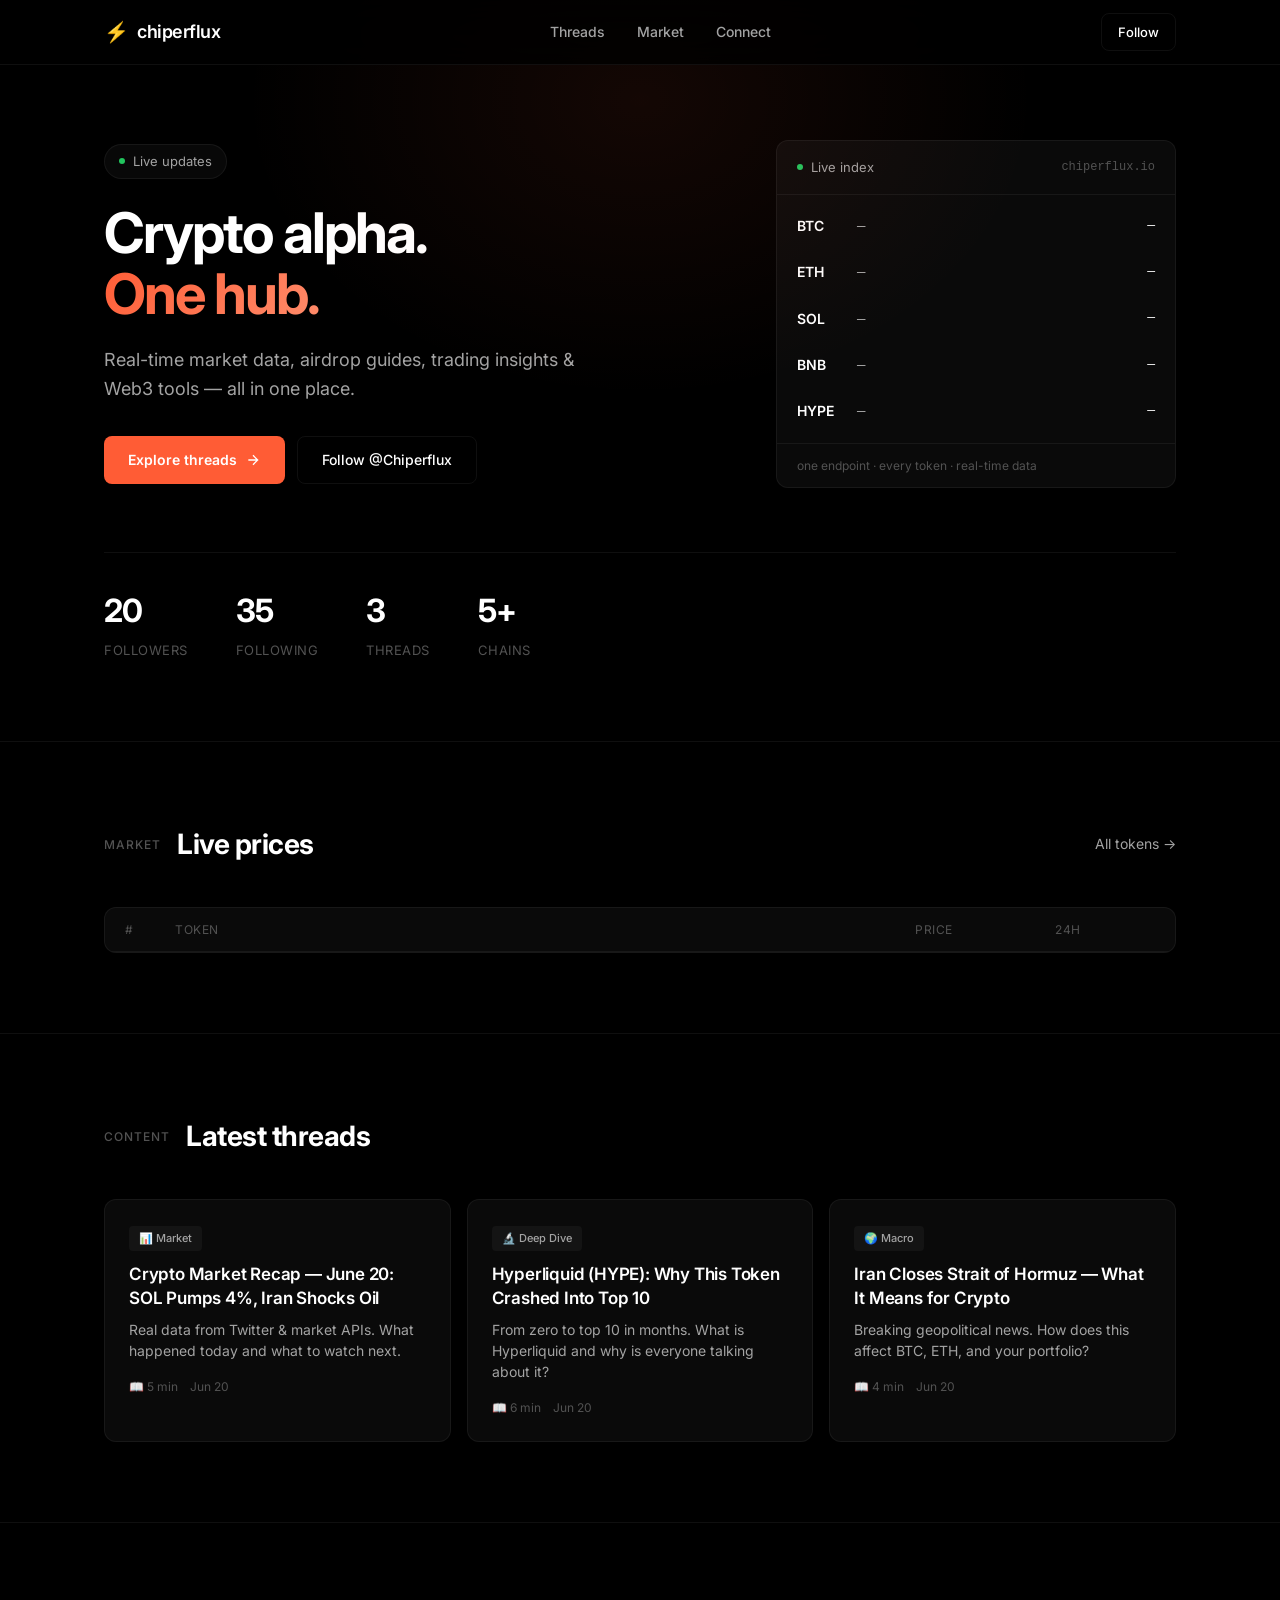
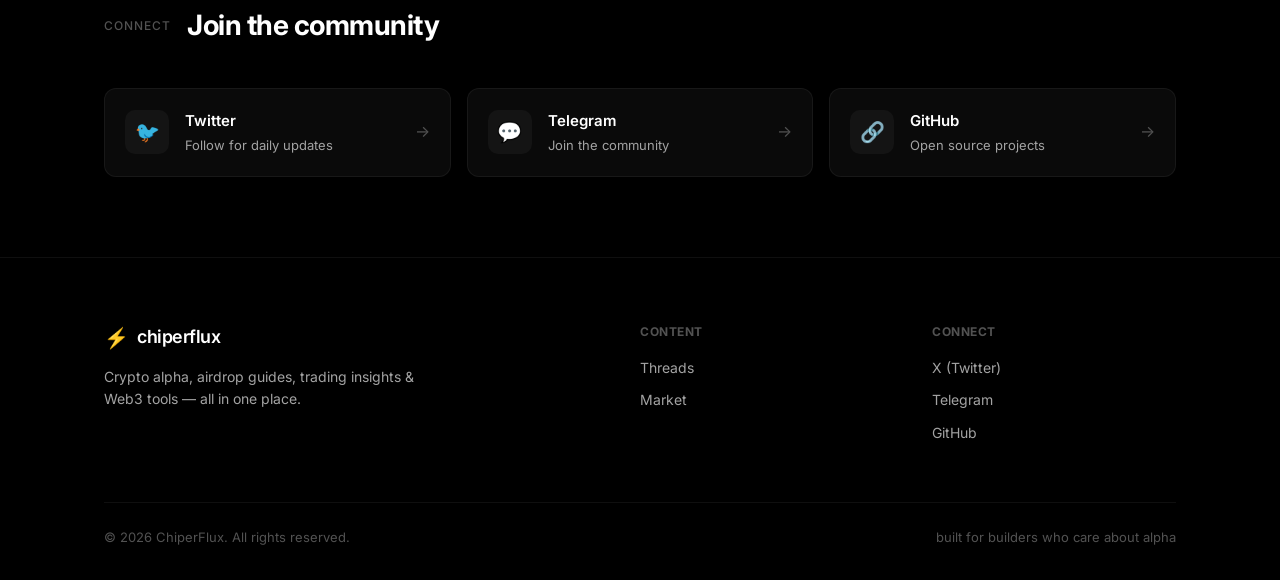
==== commit 044eb352: "🎨 Full redesign: zyloo.io style - dark, minimal, clean" ====
--- a/thread.html
+++ b/thread.html
@@ -5,73 +5,89 @@
     <meta name="viewport" content="width=device-width, initial-scale=1.0">
     <title>Thread — ChiperFlux</title>
     <meta name="description" content="Crypto thread by @Chiperflux">
-    <meta property="og:type" content="article">
-    <meta name="twitter:card" content="summary_large_image">
-    <meta name="twitter:site" content="@Chiperflux">
     <link rel="preconnect" href="https://fonts.googleapis.com">
     <link rel="preconnect" href="https://fonts.gstatic.com" crossorigin>
-    <link href="https://fonts.googleapis.com/css2?family=JetBrains+Mono:wght@400;500;600;700&family=Inter:wght@300;400;500;600;700;800;900&display=swap" rel="stylesheet">
+    <link href="https://fonts.googleapis.com/css2?family=Inter:wght@300;400;500;600;700;800;900&display=swap" rel="stylesheet">
     <link rel="stylesheet" href="css/style.css">
     <link rel="icon" href="data:image/svg+xml,<svg xmlns='http://www.w3.org/2000/svg' viewBox='0 0 100 100'><text y='.9em' font-size='90'>⚡</text></svg>">
 </head>
 <body>
-    <!-- Animated Background -->
-    <div class="bg-grid"></div>
-    <div class="bg-glow bg-glow-1"></div>
-    <div class="bg-glow bg-glow-2"></div>
+    <!-- Navigation -->
+    <nav class="nav">
+        <div class="nav-inner">
+            <a href="/" class="nav-logo">
+                <span class="logo-icon">⚡</span>
+                <span class="logo-text">chiperflux</span>
+            </a>
+            <div class="nav-links">
+                <a href="/">Home</a>
+                <a href="/#threads">Threads</a>
+                <a href="/#market">Market</a>
+            </div>
+            <div class="nav-actions">
+                <a href="https://x.com/Chiperflux" target="_blank" class="btn-nav">Follow</a>
+            </div>
+            <button class="nav-toggle" onclick="toggleNav()">
+                <span></span>
+                <span></span>
+                <span></span>
+            </button>
+        </div>
+    </nav>
+
+    <!-- Mobile Menu -->
+    <div class="mobile-menu" id="mobileMenu">
+        <div class="mobile-menu-inner">
+            <a href="/" onclick="toggleNav()">Home</a>
+            <a href="/#threads" onclick="toggleNav()">Threads</a>
+            <a href="/#market" onclick="toggleNav()">Market</a>
+            <a href="https://x.com/Chiperflux" target="_blank" class="btn-primary">Follow on X</a>
+        </div>
+    </div>
 
     <main class="thread-page">
-        <!-- Back Button -->
-        <a href="/" class="back-btn">
+        <a href="/" class="back-link">
             <svg width="16" height="16" viewBox="0 0 24 24" fill="none" stroke="currentColor" stroke-width="2"><path d="M19 12H5M12 19l-7-7 7-7"/></svg>
-            Back to Hub
+            Back to hub
         </a>
 
-        <!-- Thread Header -->
         <div class="thread-hero">
-            <div class="thread-hero-bg"></div>
-            <span class="thread-tag-lg" id="threadTag">—</span>
+            <span class="thread-tag" id="threadTag">—</span>
             <h1 class="thread-title-lg" id="threadTitle">Loading...</h1>
-            <div class="thread-meta">
+            <div class="thread-meta-lg">
                 <span id="threadDate">—</span>
-                <span class="meta-dot">•</span>
                 <span id="threadReadTime">—</span>
             </div>
         </div>
 
-        <!-- Tweet Thread -->
-        <div class="tweet-timeline">
-            <div class="timeline-line"></div>
-            <div id="tweetList"></div>
-        </div>
+        <div class="tweet-list" id="tweetList"></div>
 
-        <!-- Actions -->
         <div class="thread-actions">
-            <a id="twitterShareBtn" href="#" target="_blank" class="btn btn-primary">
+            <a id="twitterShareBtn" href="#" target="_blank" class="btn-primary">
                 <svg width="16" height="16" viewBox="0 0 24 24" fill="currentColor"><path d="M18.244 2.25h3.308l-7.227 8.26 8.502 11.24H16.17l-5.214-6.817L4.99 21.75H1.68l7.73-8.835L1.254 2.25H8.08l4.713 6.231zm-1.161 17.52h1.833L7.084 4.126H5.117z"/></svg>
                 Share on X
             </a>
-            <button onclick="copyLink()" class="btn btn-ghost">
+            <button onclick="copyLink()" class="btn-share">
                 <svg width="16" height="16" viewBox="0 0 24 24" fill="none" stroke="currentColor" stroke-width="2"><rect x="9" y="9" width="13" height="13" rx="2"/><path d="M5 15H4a2 2 0 01-2-2V4a2 2 0 012-2h9a2 2 0 012 2v1"/></svg>
-                Copy Link
+                Copy link
             </button>
         </div>
 
-        <!-- Related Threads -->
-        <section class="section" style="margin-top:40px">
-            <h2 class="section-title">
-                <span class="section-icon">📖</span>
-                More Threads
-            </h2>
+        <section class="section" style="padding-top:40px;border-top:1px solid rgba(255,255,255,0.06)">
+            <div class="section-header">
+                <span class="section-label">MORE</span>
+                <h2>Other threads</h2>
+            </div>
             <div class="threads-grid" id="relatedThreads"></div>
         </section>
 
-        <!-- Footer -->
-        <footer class="footer">
-            <p><a href="/">← Back to ChiperFlux Hub</a></p>
+        <footer class="footer" style="margin-top:40px">
+            <div class="footer-bottom">
+                <a href="/">← Back to ChiperFlux Hub</a>
+            </div>
         </footer>
     </main>
 
     <script src="js/thread.js"></script>
 </body>
-</html>
+</html>
--- a/css/style.css
+++ b/css/style.css
@@ -1,31 +1,24 @@
 /* ============================================
-   ChiperFlux Hub — Premium Crypto UI
-   Glassmorphism + Neon + Animated Grid
+   ChiperFlux — zyloo.io Style
+   Dark, minimal, clean, professional
    ============================================ */
 
 :root {
-    --bg: #050510;
-    --bg-card: rgba(15, 15, 35, 0.6);
-    --bg-card-hover: rgba(25, 25, 55, 0.8);
-    --glass: rgba(255, 255, 255, 0.03);
-    --glass-border: rgba(255, 255, 255, 0.06);
-    --text: #f0f0f5;
-    --text-dim: #8888aa;
-    --text-muted: #555577;
-    --accent: #7c3aed;
-    --accent-bright: #a78bfa;
-    --accent-glow: rgba(124, 58, 237, 0.4);
-    --cyan: #06b6d4;
-    --cyan-glow: rgba(6, 182, 212, 0.3);
-    --green: #10b981;
+    --bg: #000;
+    --bg-card: #0a0a0a;
+    --bg-card-hover: #111;
+    --border: rgba(255, 255, 255, 0.06);
+    --border-hover: rgba(255, 255, 255, 0.12);
+    --text: #fff;
+    --text-secondary: #a3a3a3;
+    --text-muted: #525252;
+    --accent: #ff5c35;
+    --accent-hover: #ff7a5c;
+    --green: #22c55e;
     --red: #ef4444;
-    --orange: #f59e0b;
-    --pink: #ec4899;
-    --radius: 20px;
-    --radius-sm: 14px;
-    --radius-xs: 10px;
+    --radius: 12px;
+    --radius-sm: 8px;
     --font: 'Inter', -apple-system, BlinkMacSystemFont, sans-serif;
-    --mono: 'JetBrains Mono', 'Fira Code', monospace;
 }
 
 *, *::before, *::after {
@@ -42,822 +35,914 @@
     font-family: var(--font);
     background: var(--bg);
     color: var(--text);
-    min-height: 100vh;
     line-height: 1.6;
-    overflow-x: hidden;
     -webkit-font-smoothing: antialiased;
-}
-
-/* ============================================
-   Animated Background
-   ============================================ */
-
-.bg-grid {
-    position: fixed;
-    inset: 0;
-    background-image:
-        linear-gradient(rgba(124, 58, 237, 0.03) 1px, transparent 1px),
-        linear-gradient(90deg, rgba(124, 58, 237, 0.03) 1px, transparent 1px);
-    background-size: 60px 60px;
-    z-index: 0;
-    pointer-events: none;
-}
-
-.bg-glow {
-    position: fixed;
-    border-radius: 50%;
-    filter: blur(120px);
-    opacity: 0.15;
-    z-index: 0;
-    pointer-events: none;
-    animation: float 20s ease-in-out infinite;
-}
-
-.bg-glow-1 {
-    width: 600px;
-    height: 600px;
-    background: var(--accent);
-    top: -200px;
-    right: -100px;
-    animation-delay: 0s;
-}
-
-.bg-glow-2 {
-    width: 500px;
-    height: 500px;
-    background: var(--cyan);
-    bottom: -150px;
-    left: -100px;
-    animation-delay: -7s;
-}
-
-.bg-glow-3 {
-    width: 400px;
-    height: 400px;
-    background: var(--pink);
-    top: 50%;
-    left: 50%;
-    transform: translate(-50%, -50%);
-    animation-delay: -14s;
-    opacity: 0.08;
-}
-
-@keyframes float {
-    0%, 100% { transform: translate(0, 0) scale(1); }
-    33% { transform: translate(30px, -30px) scale(1.05); }
-    66% { transform: translate(-20px, 20px) scale(0.95); }
-}
-
-/* ============================================
-   Ticker Bar
-   ============================================ */
-
-.ticker-bar {
+    -moz-osx-font-smoothing: grayscale;
+}
+
+.container {
+    max-width: 1120px;
+    margin: 0 auto;
+    padding: 0 24px;
+}
+
+/* ============================================
+   Navigation
+   ============================================ */
+
+.nav {
     position: fixed;
     top: 0;
     left: 0;
     right: 0;
     z-index: 100;
-    background: rgba(5, 5, 16, 0.85);
+    background: rgba(0, 0, 0, 0.8);
     backdrop-filter: blur(20px);
     -webkit-backdrop-filter: blur(20px);
-    border-bottom: 1px solid var(--glass-border);
-    overflow: hidden;
-    height: 40px;
-    display: flex;
-    align-items: center;
-}
-
-.ticker-content {
-    display: flex;
-    gap: 40px;
-    animation: scroll 30s linear infinite;
-    white-space: nowrap;
-    padding: 0 20px;
-}
-
-.ticker-item {
+    border-bottom: 1px solid var(--border);
+}
+
+.nav-inner {
+    max-width: 1120px;
+    margin: 0 auto;
+    padding: 0 24px;
+    height: 64px;
+    display: flex;
+    align-items: center;
+    justify-content: space-between;
+}
+
+.nav-logo {
     display: flex;
     align-items: center;
     gap: 8px;
+    text-decoration: none;
+    color: var(--text);
+}
+
+.logo-icon {
+    font-size: 20px;
+}
+
+.logo-text {
+    font-size: 18px;
+    font-weight: 600;
+    letter-spacing: -0.5px;
+}
+
+.nav-links {
+    display: flex;
+    gap: 32px;
+}
+
+.nav-links a {
+    color: var(--text-secondary);
+    text-decoration: none;
+    font-size: 14px;
+    font-weight: 500;
+    transition: color 0.2s;
+}
+
+.nav-links a:hover {
+    color: var(--text);
+}
+
+.nav-actions {
+    display: flex;
+    align-items: center;
+    gap: 12px;
+}
+
+.btn-nav {
+    padding: 8px 16px;
+    background: transparent;
+    border: 1px solid var(--border);
+    border-radius: var(--radius-sm);
+    color: var(--text);
+    text-decoration: none;
     font-size: 13px;
-    font-family: var(--mono);
-}
-
-.ticker-symbol {
-    color: var(--accent-bright);
-    font-weight: 600;
-}
-
-.ticker-price {
-    color: var(--text-dim);
-}
-
-.ticker-price.up { color: var(--green); }
-.ticker-price.down { color: var(--red); }
-
-@keyframes scroll {
-    0% { transform: translateX(0); }
-    100% { transform: translateX(-50%); }
-}
-
-/* ============================================
-   Container
-   ============================================ */
-
-.container {
+    font-weight: 500;
+    transition: all 0.2s;
+}
+
+.btn-nav:hover {
+    background: rgba(255, 255, 255, 0.05);
+    border-color: var(--border-hover);
+}
+
+.nav-toggle {
+    display: none;
+    flex-direction: column;
+    gap: 5px;
+    background: none;
+    border: none;
+    cursor: pointer;
+    padding: 8px;
+}
+
+.nav-toggle span {
+    display: block;
+    width: 20px;
+    height: 2px;
+    background: var(--text);
+    border-radius: 1px;
+    transition: all 0.3s;
+}
+
+.nav-toggle.active span:nth-child(1) {
+    transform: rotate(45deg) translate(5px, 5px);
+}
+
+.nav-toggle.active span:nth-child(2) {
+    opacity: 0;
+}
+
+.nav-toggle.active span:nth-child(3) {
+    transform: rotate(-45deg) translate(5px, -5px);
+}
+
+/* Mobile Menu */
+.mobile-menu {
+    position: fixed;
+    top: 64px;
+    left: 0;
+    right: 0;
+    bottom: 0;
+    background: rgba(0, 0, 0, 0.95);
+    z-index: 99;
+    opacity: 0;
+    visibility: hidden;
+    transition: all 0.3s;
+}
+
+.mobile-menu.active {
+    opacity: 1;
+    visibility: visible;
+}
+
+.mobile-menu-inner {
+    padding: 24px;
+    display: flex;
+    flex-direction: column;
+    gap: 16px;
+}
+
+.mobile-menu-inner a {
+    color: var(--text);
+    text-decoration: none;
+    font-size: 18px;
+    font-weight: 500;
+    padding: 12px 0;
+    border-bottom: 1px solid var(--border);
+}
+
+/* ============================================
+   Hero Section
+   ============================================ */
+
+.hero {
     position: relative;
-    z-index: 1;
-    max-width: 520px;
-    margin: 0 auto;
-    padding: 60px 20px 40px;
-}
-
-/* ============================================
-   Hero Profile
-   ============================================ */
-
-.hero {
-    text-align: center;
-    padding: 40px 24px 32px;
-    background: var(--bg-card);
-    backdrop-filter: blur(20px);
-    -webkit-backdrop-filter: blur(20px);
-    border: 1px solid var(--glass-border);
-    border-radius: var(--radius);
-    margin-bottom: 28px;
-    position: relative;
+    padding: 140px 0 80px;
     overflow: hidden;
 }
 
 .hero-glow {
     position: absolute;
-    top: -50%;
+    top: -200px;
     left: 50%;
     transform: translateX(-50%);
-    width: 300px;
-    height: 300px;
-    background: radial-gradient(circle, var(--accent-glow) 0%, transparent 70%);
+    width: 800px;
+    height: 600px;
+    background: radial-gradient(ellipse, rgba(255, 92, 53, 0.08) 0%, transparent 70%);
     pointer-events: none;
-    opacity: 0.5;
-}
-
-.avatar-ring {
-    position: relative;
-    display: inline-block;
-    margin-bottom: 20px;
-}
-
-.avatar-ring::before {
-    content: '';
-    position: absolute;
-    inset: -4px;
-    border-radius: 50%;
-    background: conic-gradient(var(--accent), var(--cyan), var(--pink), var(--accent));
-    animation: spin 4s linear infinite;
-    opacity: 0.8;
-}
-
-@keyframes spin {
-    to { transform: rotate(360deg); }
-}
-
-.avatar {
-    position: relative;
-    width: 88px;
-    height: 88px;
-    border-radius: 50%;
-    background: linear-gradient(135deg, #1a1a3e, #0a0a1f);
-    display: flex;
-    align-items: center;
-    justify-content: center;
-    font-size: 28px;
-    font-weight: 800;
-    color: var(--accent-bright);
-    letter-spacing: 2px;
-    border: 3px solid var(--bg);
-}
-
-.status-pulse {
-    position: absolute;
-    bottom: 2px;
-    right: 2px;
-    width: 18px;
-    height: 18px;
+}
+
+.hero-content {
+    display: grid;
+    grid-template-columns: 1fr 400px;
+    gap: 60px;
+    align-items: center;
+}
+
+.hero-badge {
+    display: inline-flex;
+    align-items: center;
+    gap: 8px;
+    padding: 6px 14px;
+    background: rgba(255, 255, 255, 0.03);
+    border: 1px solid var(--border);
+    border-radius: 20px;
+    font-size: 13px;
+    color: var(--text-secondary);
+    margin-bottom: 24px;
+}
+
+.badge-dot {
+    width: 6px;
+    height: 6px;
     background: var(--green);
     border-radius: 50%;
-    border: 3px solid var(--bg);
-    box-shadow: 0 0 12px var(--green);
     animation: pulse 2s ease-in-out infinite;
 }
 
 @keyframes pulse {
-    0%, 100% { box-shadow: 0 0 12px var(--green); }
-    50% { box-shadow: 0 0 24px var(--green), 0 0 48px rgba(16, 185, 129, 0.3); }
-}
-
-.hero-name {
-    font-size: 28px;
-    font-weight: 800;
-    letter-spacing: -0.5px;
-    background: linear-gradient(135deg, #fff 0%, var(--accent-bright) 50%, var(--cyan) 100%);
+    0%, 100% { opacity: 1; }
+    50% { opacity: 0.5; }
+}
+
+.hero h1 {
+    font-size: 56px;
+    font-weight: 700;
+    line-height: 1.1;
+    letter-spacing: -2px;
+    margin-bottom: 20px;
+}
+
+.gradient-text {
+    background: linear-gradient(135deg, var(--accent), #ff8c6b);
     -webkit-background-clip: text;
     -webkit-text-fill-color: transparent;
     background-clip: text;
-    margin-bottom: 4px;
-}
-
-.hero-handle {
-    font-family: var(--mono);
-    font-size: 14px;
-    color: var(--accent-bright);
-    margin-bottom: 12px;
-    opacity: 0.8;
-}
-
-.hero-bio {
-    font-size: 14px;
-    color: var(--text-dim);
-    max-width: 340px;
-    margin: 0 auto 24px;
-    line-height: 1.5;
-}
-
-.stats-grid {
-    display: grid;
-    grid-template-columns: repeat(3, 1fr);
+}
+
+.hero p {
+    font-size: 18px;
+    color: var(--text-secondary);
+    line-height: 1.6;
+    margin-bottom: 32px;
+    max-width: 480px;
+}
+
+.hero-actions {
+    display: flex;
     gap: 12px;
-    padding-top: 24px;
-    border-top: 1px solid var(--glass-border);
-}
-
-.stat-card {
+    flex-wrap: wrap;
+}
+
+.btn-primary {
+    display: inline-flex;
+    align-items: center;
+    gap: 8px;
+    padding: 12px 24px;
+    background: var(--accent);
+    color: var(--text);
+    border: none;
+    border-radius: var(--radius-sm);
+    font-size: 14px;
+    font-weight: 600;
+    text-decoration: none;
+    transition: all 0.2s;
+    cursor: pointer;
+}
+
+.btn-primary:hover {
+    background: var(--accent-hover);
+    transform: translateY(-1px);
+}
+
+.btn-outline {
+    display: inline-flex;
+    align-items: center;
+    gap: 8px;
+    padding: 12px 24px;
+    background: transparent;
+    color: var(--text);
+    border: 1px solid var(--border);
+    border-radius: var(--radius-sm);
+    font-size: 14px;
+    font-weight: 500;
+    text-decoration: none;
+    transition: all 0.2s;
+}
+
+.btn-outline:hover {
+    background: rgba(255, 255, 255, 0.03);
+    border-color: var(--border-hover);
+}
+
+/* Hero Card */
+.hero-card {
+    background: var(--bg-card);
+    border: 1px solid var(--border);
+    border-radius: var(--radius);
+    overflow: hidden;
+}
+
+.card-header {
+    display: flex;
+    align-items: center;
+    justify-content: space-between;
+    padding: 16px 20px;
+    border-bottom: 1px solid var(--border);
+}
+
+.card-badge {
+    display: flex;
+    align-items: center;
+    gap: 8px;
+    font-size: 13px;
+    color: var(--text-secondary);
+}
+
+.card-link {
+    font-size: 12px;
+    color: var(--text-muted);
+    font-family: monospace;
+}
+
+.card-content {
+    padding: 8px 0;
+}
+
+.index-row {
+    display: flex;
+    align-items: center;
+    padding: 12px 20px;
+    transition: background 0.2s;
+}
+
+.index-row:hover {
+    background: rgba(255, 255, 255, 0.02);
+}
+
+.index-symbol {
+    width: 60px;
+    font-weight: 600;
+    font-size: 14px;
+    color: var(--text);
+}
+
+.index-price {
+    flex: 1;
+    font-size: 14px;
+    color: var(--text-secondary);
+    font-family: monospace;
+}
+
+.index-change {
+    font-size: 13px;
+    font-weight: 500;
+    font-family: monospace;
+}
+
+.index-change.up { color: var(--green); }
+.index-change.down { color: var(--red); }
+
+.card-footer {
+    padding: 12px 20px;
+    border-top: 1px solid var(--border);
+    font-size: 12px;
+    color: var(--text-muted);
+}
+
+/* Hero Stats */
+.hero-stats {
+    display: flex;
+    gap: 48px;
+    margin-top: 64px;
+    padding-top: 32px;
+    border-top: 1px solid var(--border);
+}
+
+.stat {
     display: flex;
     flex-direction: column;
-    align-items: center;
     gap: 4px;
-    padding: 12px 8px;
-    background: var(--glass);
-    border-radius: var(--radius-xs);
-    border: 1px solid var(--glass-border);
-    transition: all 0.3s;
-}
-
-.stat-card:hover {
-    background: rgba(124, 58, 237, 0.08);
-    border-color: rgba(124, 58, 237, 0.2);
 }
 
 .stat-value {
-    font-size: 22px;
+    font-size: 32px;
     font-weight: 700;
-    font-family: var(--mono);
-    color: var(--text);
+    letter-spacing: -1px;
 }
 
 .stat-label {
-    font-size: 11px;
+    font-size: 13px;
+    color: var(--text-muted);
+    text-transform: uppercase;
+    letter-spacing: 0.5px;
+}
+
+/* ============================================
+   Sections
+   ============================================ */
+
+.section {
+    padding: 80px 0;
+    border-top: 1px solid var(--border);
+}
+
+.section-header {
+    display: flex;
+    align-items: center;
+    gap: 16px;
+    margin-bottom: 40px;
+}
+
+.section-label {
+    font-size: 12px;
     color: var(--text-muted);
     text-transform: uppercase;
     letter-spacing: 1px;
     font-weight: 500;
 }
 
-/* ============================================
-   Sections
-   ============================================ */
-
-.section {
-    margin-bottom: 28px;
-}
-
-.section-title {
-    display: flex;
-    align-items: center;
-    gap: 10px;
-    font-size: 16px;
+.section-header h2 {
+    font-size: 28px;
+    font-weight: 700;
+    letter-spacing: -0.5px;
+    flex: 1;
+}
+
+.section-link {
+    font-size: 14px;
+    color: var(--text-secondary);
+    text-decoration: none;
+    transition: color 0.2s;
+}
+
+.section-link:hover {
+    color: var(--text);
+}
+
+/* ============================================
+   Market Table
+   ============================================ */
+
+.market-table {
+    background: var(--bg-card);
+    border: 1px solid var(--border);
+    border-radius: var(--radius);
+    overflow: hidden;
+}
+
+.table-header {
+    display: grid;
+    grid-template-columns: 50px 1fr 140px 100px;
+    padding: 12px 20px;
+    border-bottom: 1px solid var(--border);
+    font-size: 12px;
+    color: var(--text-muted);
+    text-transform: uppercase;
+    letter-spacing: 0.5px;
+}
+
+.market-row {
+    display: grid;
+    grid-template-columns: 50px 1fr 140px 100px;
+    padding: 16px 20px;
+    border-bottom: 1px solid var(--border);
+    transition: background 0.2s;
+    align-items: center;
+}
+
+.market-row:last-child {
+    border-bottom: none;
+}
+
+.market-row:hover {
+    background: rgba(255, 255, 255, 0.02);
+}
+
+.market-rank {
+    font-size: 14px;
+    color: var(--text-muted);
+    font-weight: 500;
+}
+
+.market-info {
+    display: flex;
+    align-items: center;
+    gap: 12px;
+}
+
+.market-symbol {
     font-weight: 600;
-    color: var(--text-dim);
-    margin-bottom: 14px;
-    padding-left: 4px;
-    text-transform: uppercase;
-    letter-spacing: 1px;
-}
-
-.section-icon {
-    font-size: 18px;
-}
-
-/* ============================================
-   Links Grid
-   ============================================ */
-
-.links-grid {
-    display: flex;
-    flex-direction: column;
-    gap: 10px;
-}
-
-.link-card {
-    display: flex;
-    align-items: center;
-    gap: 14px;
-    padding: 16px 18px;
+    font-size: 14px;
+}
+
+.market-name {
+    font-size: 13px;
+    color: var(--text-secondary);
+}
+
+.market-price {
+    font-size: 14px;
+    font-family: monospace;
+    color: var(--text);
+}
+
+.market-change {
+    font-size: 14px;
+    font-weight: 500;
+    font-family: monospace;
+}
+
+.market-change.up { color: var(--green); }
+.market-change.down { color: var(--red); }
+
+/* ============================================
+   Threads Grid
+   ============================================ */
+
+.threads-grid {
+    display: grid;
+    grid-template-columns: repeat(auto-fill, minmax(340px, 1fr));
+    gap: 16px;
+}
+
+.thread-card {
+    display: block;
+    padding: 24px;
     background: var(--bg-card);
-    backdrop-filter: blur(10px);
-    -webkit-backdrop-filter: blur(10px);
-    border: 1px solid var(--glass-border);
-    border-radius: var(--radius-sm);
-    text-decoration: none;
-    color: var(--text);
-    transition: all 0.3s cubic-bezier(0.4, 0, 0.2, 1);
-    cursor: pointer;
-    position: relative;
-    overflow: hidden;
-}
-
-.link-card::before {
-    content: '';
-    position: absolute;
-    inset: 0;
-    background: linear-gradient(135deg, rgba(124, 58, 237, 0.1), rgba(6, 182, 212, 0.05));
-    opacity: 0;
-    transition: opacity 0.3s;
-}
-
-.link-card:hover {
-    border-color: rgba(124, 58, 237, 0.3);
+    border: 1px solid var(--border);
+    border-radius: var(--radius);
+    text-decoration: none;
+    color: var(--text);
+    transition: all 0.2s;
+}
+
+.thread-card:hover {
+    background: var(--bg-card-hover);
+    border-color: var(--border-hover);
     transform: translateY(-2px);
-    box-shadow: 0 8px 32px rgba(0, 0, 0, 0.3), 0 0 0 1px rgba(124, 58, 237, 0.1);
-}
-
-.link-card:hover::before {
-    opacity: 1;
-}
-
-.link-icon {
-    font-size: 22px;
-    width: 42px;
-    height: 42px;
+}
+
+.thread-tag {
+    display: inline-block;
+    font-size: 11px;
+    padding: 4px 10px;
+    background: rgba(255, 255, 255, 0.04);
+    color: var(--text-secondary);
+    border-radius: 4px;
+    font-weight: 500;
+    margin-bottom: 12px;
+}
+
+.thread-title {
+    font-size: 17px;
+    font-weight: 600;
+    line-height: 1.4;
+    margin-bottom: 8px;
+    letter-spacing: -0.2px;
+}
+
+.thread-excerpt {
+    font-size: 14px;
+    color: var(--text-secondary);
+    line-height: 1.5;
+    margin-bottom: 16px;
+}
+
+.thread-meta {
+    display: flex;
+    align-items: center;
+    gap: 12px;
+    font-size: 12px;
+    color: var(--text-muted);
+}
+
+.thread-meta span {
+    display: flex;
+    align-items: center;
+    gap: 4px;
+}
+
+/* ============================================
+   Connect Grid
+   ============================================ */
+
+.connect-grid {
+    display: grid;
+    grid-template-columns: repeat(auto-fill, minmax(280px, 1fr));
+    gap: 16px;
+}
+
+.connect-card {
+    display: flex;
+    align-items: center;
+    gap: 16px;
+    padding: 20px;
+    background: var(--bg-card);
+    border: 1px solid var(--border);
+    border-radius: var(--radius);
+    text-decoration: none;
+    color: var(--text);
+    transition: all 0.2s;
+}
+
+.connect-card:hover {
+    background: var(--bg-card-hover);
+    border-color: var(--border-hover);
+}
+
+.connect-icon {
+    width: 44px;
+    height: 44px;
     display: flex;
     align-items: center;
     justify-content: center;
-    background: var(--glass);
-    border-radius: 12px;
-    border: 1px solid var(--glass-border);
+    background: rgba(255, 255, 255, 0.04);
+    border-radius: 10px;
+    font-size: 20px;
     flex-shrink: 0;
-    position: relative;
-    z-index: 1;
-}
-
-.link-content {
+}
+
+.connect-info {
     flex: 1;
-    min-width: 0;
-    position: relative;
-    z-index: 1;
-}
-
-.link-title {
+}
+
+.connect-title {
     font-size: 15px;
     font-weight: 600;
-}
-
-.link-desc {
+    margin-bottom: 2px;
+}
+
+.connect-desc {
+    font-size: 13px;
+    color: var(--text-secondary);
+}
+
+.connect-arrow {
+    color: var(--text-muted);
+    font-size: 16px;
+    transition: all 0.2s;
+}
+
+.connect-card:hover .connect-arrow {
+    color: var(--text);
+    transform: translateX(4px);
+}
+
+/* ============================================
+   Footer
+   ============================================ */
+
+.footer {
+    padding: 64px 0 32px;
+    border-top: 1px solid var(--border);
+}
+
+.footer-grid {
+    display: grid;
+    grid-template-columns: 2fr 1fr 1fr;
+    gap: 48px;
+    margin-bottom: 48px;
+}
+
+.footer-logo {
+    display: flex;
+    align-items: center;
+    gap: 8px;
+    text-decoration: none;
+    color: var(--text);
+    margin-bottom: 12px;
+}
+
+.footer-brand p {
+    font-size: 14px;
+    color: var(--text-secondary);
+    max-width: 320px;
+    line-height: 1.6;
+}
+
+.footer-col h4 {
     font-size: 12px;
     color: var(--text-muted);
-    margin-top: 2px;
-}
-
-.link-arrow {
-    color: var(--text-muted);
-    font-size: 16px;
-    flex-shrink: 0;
-    transition: all 0.3s;
-    position: relative;
-    z-index: 1;
-}
-
-.link-card:hover .link-arrow {
-    color: var(--accent-bright);
-    transform: translateX(4px);
-}
-
-/* ============================================
-   Threads Grid
-   ============================================ */
-
-.threads-grid {
+    text-transform: uppercase;
+    letter-spacing: 0.5px;
+    margin-bottom: 16px;
+}
+
+.footer-col a {
+    display: block;
+    font-size: 14px;
+    color: var(--text-secondary);
+    text-decoration: none;
+    margin-bottom: 10px;
+    transition: color 0.2s;
+}
+
+.footer-col a:hover {
+    color: var(--text);
+}
+
+.footer-bottom {
+    display: flex;
+    justify-content: space-between;
+    padding-top: 24px;
+    border-top: 1px solid var(--border);
+    font-size: 13px;
+    color: var(--text-muted);
+}
+
+/* ============================================
+   Thread Page
+   ============================================ */
+
+.thread-page {
+    max-width: 720px;
+    margin: 0 auto;
+    padding: 100px 24px 60px;
+}
+
+.back-link {
+    display: inline-flex;
+    align-items: center;
+    gap: 6px;
+    color: var(--text-secondary);
+    text-decoration: none;
+    font-size: 14px;
+    margin-bottom: 32px;
+    transition: color 0.2s;
+}
+
+.back-link:hover {
+    color: var(--text);
+}
+
+.thread-hero {
+    margin-bottom: 40px;
+}
+
+.thread-hero .thread-tag {
+    margin-bottom: 16px;
+}
+
+.thread-title-lg {
+    font-size: 32px;
+    font-weight: 700;
+    line-height: 1.2;
+    letter-spacing: -1px;
+    margin-bottom: 16px;
+}
+
+.thread-meta-lg {
+    display: flex;
+    gap: 16px;
+    font-size: 14px;
+    color: var(--text-secondary);
+}
+
+.tweet-list {
     display: flex;
     flex-direction: column;
-    gap: 14px;
-}
-
-.thread-card {
-    display: block;
-    padding: 20px;
+    gap: 12px;
+    margin-bottom: 40px;
+}
+
+.tweet-card {
+    padding: 24px;
     background: var(--bg-card);
-    backdrop-filter: blur(10px);
-    -webkit-backdrop-filter: blur(10px);
-    border: 1px solid var(--glass-border);
-    border-radius: var(--radius-sm);
-    text-decoration: none;
-    color: var(--text);
-    transition: all 0.3s cubic-bezier(0.4, 0, 0.2, 1);
-    cursor: pointer;
-    position: relative;
-    overflow: hidden;
-}
-
-.thread-card::after {
-    content: '';
-    position: absolute;
-    top: 0;
-    left: 0;
-    right: 0;
-    height: 2px;
-    background: linear-gradient(90deg, var(--accent), var(--cyan), var(--pink));
-    opacity: 0;
-    transition: opacity 0.3s;
-}
-
-.thread-card:hover {
-    border-color: rgba(124, 58, 237, 0.3);
-    transform: translateY(-3px);
-    box-shadow: 0 12px 40px rgba(0, 0, 0, 0.3), 0 0 0 1px rgba(124, 58, 237, 0.1);
-}
-
-.thread-card:hover::after {
-    opacity: 1;
-}
-
-.thread-header {
-    display: flex;
-    align-items: center;
-    gap: 10px;
-    margin-bottom: 12px;
-    flex-wrap: wrap;
-}
-
-.thread-tag {
-    font-size: 11px;
-    padding: 4px 10px;
-    background: rgba(124, 58, 237, 0.15);
-    color: var(--accent-bright);
-    border-radius: 20px;
-    font-weight: 600;
-    letter-spacing: 0.3px;
-    border: 1px solid rgba(124, 58, 237, 0.2);
-}
-
-.thread-date {
-    font-size: 12px;
-    color: var(--text-muted);
-    font-family: var(--mono);
-}
-
-.thread-read-time {
-    font-size: 12px;
-    color: var(--text-muted);
-    margin-left: auto;
-    font-family: var(--mono);
-}
-
-.thread-title {
-    font-size: 17px;
-    font-weight: 700;
-    margin-bottom: 8px;
-    line-height: 1.4;
-    letter-spacing: -0.2px;
-}
-
-.thread-excerpt {
-    font-size: 13px;
-    color: var(--text-dim);
-    line-height: 1.5;
-}
-
-.thread-footer {
-    display: flex;
-    align-items: center;
-    justify-content: space-between;
-    margin-top: 16px;
-    padding-top: 14px;
-    border-top: 1px solid var(--glass-border);
-}
-
-.thread-read-btn {
-    font-size: 13px;
-    color: var(--accent-bright);
-    font-weight: 600;
-    display: flex;
-    align-items: center;
-    gap: 6px;
-    transition: gap 0.3s;
-}
-
-.thread-card:hover .thread-read-btn {
-    gap: 10px;
-}
-
-.thread-share-btn {
-    width: 32px;
-    height: 32px;
-    display: flex;
-    align-items: center;
-    justify-content: center;
-    background: var(--glass);
-    border-radius: 8px;
-    border: 1px solid var(--glass-border);
-    font-size: 14px;
-    opacity: 0.5;
-    transition: all 0.3s;
-    cursor: pointer;
-}
-
-.thread-share-btn:hover {
-    opacity: 1;
-    background: rgba(124, 58, 237, 0.1);
-    border-color: rgba(124, 58, 237, 0.3);
-}
-
-/* ============================================
-   Thread Page
-   ============================================ */
-
-.thread-page {
-    position: relative;
-    z-index: 1;
-    max-width: 580px;
-    margin: 0 auto;
-    padding: 60px 20px 40px;
-}
-
-.back-btn {
-    display: inline-flex;
-    align-items: center;
-    gap: 8px;
-    color: var(--text-dim);
-    text-decoration: none;
-    font-size: 14px;
-    font-weight: 500;
-    margin-bottom: 24px;
-    padding: 8px 16px;
-    background: var(--glass);
-    border: 1px solid var(--glass-border);
-    border-radius: 10px;
-    transition: all 0.3s;
-}
-
-.back-btn:hover {
-    color: var(--accent-bright);
-    border-color: rgba(124, 58, 237, 0.3);
-    background: rgba(124, 58, 237, 0.08);
-}
-
-.thread-hero {
-    position: relative;
-    padding: 32px 24px;
-    background: var(--bg-card);
-    backdrop-filter: blur(20px);
-    -webkit-backdrop-filter: blur(20px);
-    border: 1px solid var(--glass-border);
+    border: 1px solid var(--border);
     border-radius: var(--radius);
-    margin-bottom: 32px;
-    overflow: hidden;
-}
-
-.thread-hero-bg {
-    position: absolute;
-    top: 0;
-    left: 0;
-    right: 0;
-    height: 100%;
-    background: linear-gradient(135deg, rgba(124, 58, 237, 0.08), rgba(6, 182, 212, 0.04), transparent);
-    pointer-events: none;
-}
-
-.thread-tag-lg {
-    display: inline-block;
-    font-size: 13px;
-    padding: 6px 14px;
-    background: rgba(124, 58, 237, 0.15);
-    color: var(--accent-bright);
-    border-radius: 20px;
-    font-weight: 600;
-    border: 1px solid rgba(124, 58, 237, 0.2);
-    margin-bottom: 16px;
-    position: relative;
-}
-
-.thread-title-lg {
-    font-size: 24px;
-    font-weight: 800;
-    line-height: 1.3;
-    letter-spacing: -0.5px;
-    margin-bottom: 16px;
-    position: relative;
-}
-
-.thread-meta {
-    display: flex;
-    align-items: center;
-    gap: 12px;
-    font-size: 13px;
-    color: var(--text-muted);
-    font-family: var(--mono);
-    position: relative;
-}
-
-.meta-dot {
-    color: var(--text-muted);
-    opacity: 0.3;
-}
-
-/* ============================================
-   Tweet Timeline
-   ============================================ */
-
-.tweet-timeline {
-    position: relative;
-    padding-left: 24px;
-}
-
-.timeline-line {
-    position: absolute;
-    left: 8px;
-    top: 0;
-    bottom: 0;
-    width: 2px;
-    background: linear-gradient(to bottom, var(--accent), var(--cyan), transparent);
-    border-radius: 1px;
-}
-
-.tweet-card {
-    position: relative;
-    padding: 20px;
-    background: var(--bg-card);
-    backdrop-filter: blur(10px);
-    -webkit-backdrop-filter: blur(10px);
-    border: 1px solid var(--glass-border);
-    border-radius: var(--radius-sm);
-    margin-bottom: 12px;
     font-size: 15px;
     line-height: 1.7;
     white-space: pre-wrap;
     word-wrap: break-word;
-    transition: all 0.3s;
-}
-
-.tweet-card::before {
-    content: '';
-    position: absolute;
-    left: -20px;
-    top: 24px;
-    width: 10px;
-    height: 10px;
-    background: var(--accent);
-    border-radius: 50%;
-    border: 2px solid var(--bg);
-    box-shadow: 0 0 12px var(--accent-glow);
-}
-
-.tweet-card:hover {
-    border-color: rgba(124, 58, 237, 0.2);
+}
+
+.tweet-num {
+    display: inline-block;
+    font-size: 12px;
+    color: var(--text-muted);
+    font-weight: 500;
+    margin-bottom: 12px;
+    font-family: monospace;
+}
+
+.thread-actions {
+    display: flex;
+    gap: 12px;
+    margin-bottom: 48px;
+}
+
+.btn-share {
+    display: inline-flex;
+    align-items: center;
+    gap: 8px;
+    padding: 10px 18px;
+    background: var(--bg-card);
+    border: 1px solid var(--border);
+    border-radius: var(--radius-sm);
+    color: var(--text-secondary);
+    font-size: 14px;
+    font-weight: 500;
+    text-decoration: none;
+    transition: all 0.2s;
+    cursor: pointer;
+}
+
+.btn-share:hover {
     background: var(--bg-card-hover);
-}
-
-.tweet-number {
-    display: inline-block;
-    font-size: 11px;
-    color: var(--accent-bright);
-    font-weight: 600;
-    margin-bottom: 10px;
-    font-family: var(--mono);
-    padding: 2px 8px;
-    background: rgba(124, 58, 237, 0.1);
-    border-radius: 6px;
-    letter-spacing: 0.5px;
-}
-
-/* ============================================
-   Buttons
-   ============================================ */
-
-.thread-actions {
-    display: flex;
-    gap: 10px;
-    margin-top: 28px;
-}
-
-.btn {
-    display: inline-flex;
-    align-items: center;
-    gap: 8px;
-    padding: 12px 20px;
-    border-radius: var(--radius-xs);
-    font-size: 14px;
-    font-weight: 600;
-    text-decoration: none;
-    transition: all 0.3s;
-    cursor: pointer;
-    border: none;
-    font-family: var(--font);
-}
-
-.btn-primary {
-    background: linear-gradient(135deg, var(--accent), #6d28d9);
-    color: white;
-    box-shadow: 0 4px 20px var(--accent-glow);
-}
-
-.btn-primary:hover {
-    box-shadow: 0 8px 32px var(--accent-glow), 0 0 0 1px rgba(124, 58, 237, 0.3);
-    transform: translateY(-2px);
-}
-
-.btn-ghost {
-    background: var(--glass);
-    color: var(--text-dim);
-    border: 1px solid var(--glass-border);
-}
-
-.btn-ghost:hover {
-    color: var(--accent-bright);
-    border-color: rgba(124, 58, 237, 0.3);
-    background: rgba(124, 58, 237, 0.08);
-}
-
-/* ============================================
-   Footer
-   ============================================ */
-
-.footer {
-    text-align: center;
-    padding: 32px 0 16px;
-    color: var(--text-muted);
-    font-size: 13px;
-}
-
-.footer a {
-    color: var(--accent-bright);
-    text-decoration: none;
-    transition: color 0.3s;
-}
-
-.footer a:hover {
-    color: var(--cyan);
-}
-
-.footer-brand {
-    display: flex;
-    align-items: center;
-    justify-content: center;
-    gap: 8px;
-    margin-bottom: 8px;
-    font-weight: 600;
-    color: var(--text-dim);
-}
-
-.footer-logo {
-    font-size: 18px;
-}
-
-.footer-sub {
-    font-size: 11px;
-    margin-top: 4px;
-    opacity: 0.4;
-}
-
-/* ============================================
-   Animations
-   ============================================ */
-
-@keyframes fadeInUp {
-    from {
-        opacity: 0;
-        transform: translateY(24px);
-    }
-    to {
-        opacity: 1;
-        transform: translateY(0);
-    }
-}
-
-.animate-in {
-    opacity: 0;
-    animation: fadeInUp 0.5s cubic-bezier(0.4, 0, 0.2, 1) forwards;
-}
-
-.animate-in:nth-child(1) { animation-delay: 0.05s; }
-.animate-in:nth-child(2) { animation-delay: 0.1s; }
-.animate-in:nth-child(3) { animation-delay: 0.15s; }
-.animate-in:nth-child(4) { animation-delay: 0.2s; }
-.animate-in:nth-child(5) { animation-delay: 0.25s; }
-.animate-in:nth-child(6) { animation-delay: 0.3s; }
-
-/* ============================================
-   Scrollbar
-   ============================================ */
+    color: var(--text);
+}
+
+/* ============================================
+   Responsive
+   ============================================ */
+
+@media (max-width: 768px) {
+    .nav-links {
+        display: none;
+    }
+
+    .nav-actions {
+        display: none;
+    }
+
+    .nav-toggle {
+        display: flex;
+    }
+
+    .hero {
+        padding: 120px 0 60px;
+    }
+
+    .hero-content {
+        grid-template-columns: 1fr;
+        gap: 40px;
+    }
+
+    .hero h1 {
+        font-size: 36px;
+        letter-spacing: -1px;
+    }
+
+    .hero p {
+        font-size: 16px;
+    }
+
+    .hero-stats {
+        gap: 24px;
+        flex-wrap: wrap;
+    }
+
+    .stat-value {
+        font-size: 24px;
+    }
+
+    .section {
+        padding: 60px 0;
+    }
+
+    .section-header h2 {
+        font-size: 22px;
+    }
+
+    .table-header,
+    .market-row {
+        grid-template-columns: 40px 1fr 100px 80px;
+        padding: 12px 16px;
+    }
+
+    .threads-grid {
+        grid-template-columns: 1fr;
+    }
+
+    .connect-grid {
+        grid-template-columns: 1fr;
+    }
+
+    .footer-grid {
+        grid-template-columns: 1fr;
+        gap: 32px;
+    }
+
+    .footer-bottom {
+        flex-direction: column;
+        gap: 8px;
+    }
+
+    .thread-title-lg {
+        font-size: 24px;
+    }
+}
+
+@media (max-width: 400px) {
+    .hero h1 {
+        font-size: 28px;
+    }
+
+    .hero-actions {
+        flex-direction: column;
+    }
+
+    .btn-primary,
+    .btn-outline {
+        width: 100%;
+        justify-content: center;
+    }
+}
+
+/* ============================================
+   Selection & Scrollbar
+   ============================================ */
+
+::selection {
+    background: rgba(255, 92, 53, 0.3);
+    color: #fff;
+}
 
 ::-webkit-scrollbar {
     width: 6px;
@@ -868,57 +953,10 @@
 }
 
 ::-webkit-scrollbar-thumb {
-    background: rgba(124, 58, 237, 0.3);
+    background: rgba(255, 255, 255, 0.1);
     border-radius: 3px;
 }
 
 ::-webkit-scrollbar-thumb:hover {
-    background: rgba(124, 58, 237, 0.5);
-}
-
-/* ============================================
-   Responsive
-   ============================================ */
-
-@media (max-width: 400px) {
-    .container {
-        padding: 56px 14px 32px;
-    }
-
-    .hero {
-        padding: 28px 16px 24px;
-    }
-
-    .hero-name {
-        font-size: 22px;
-    }
-
-    .stats-grid {
-        gap: 8px;
-    }
-
-    .stat-value {
-        font-size: 18px;
-    }
-
-    .thread-title-lg {
-        font-size: 20px;
-    }
-
-    .tweet-timeline {
-        padding-left: 16px;
-    }
-
-    .tweet-card {
-        padding: 16px;
-    }
-}
-
-/* ============================================
-   Selection
-   ============================================ */
-
-::selection {
-    background: rgba(124, 58, 237, 0.3);
-    color: #fff;
-}
+    background: rgba(255, 255, 255, 0.2);
+}
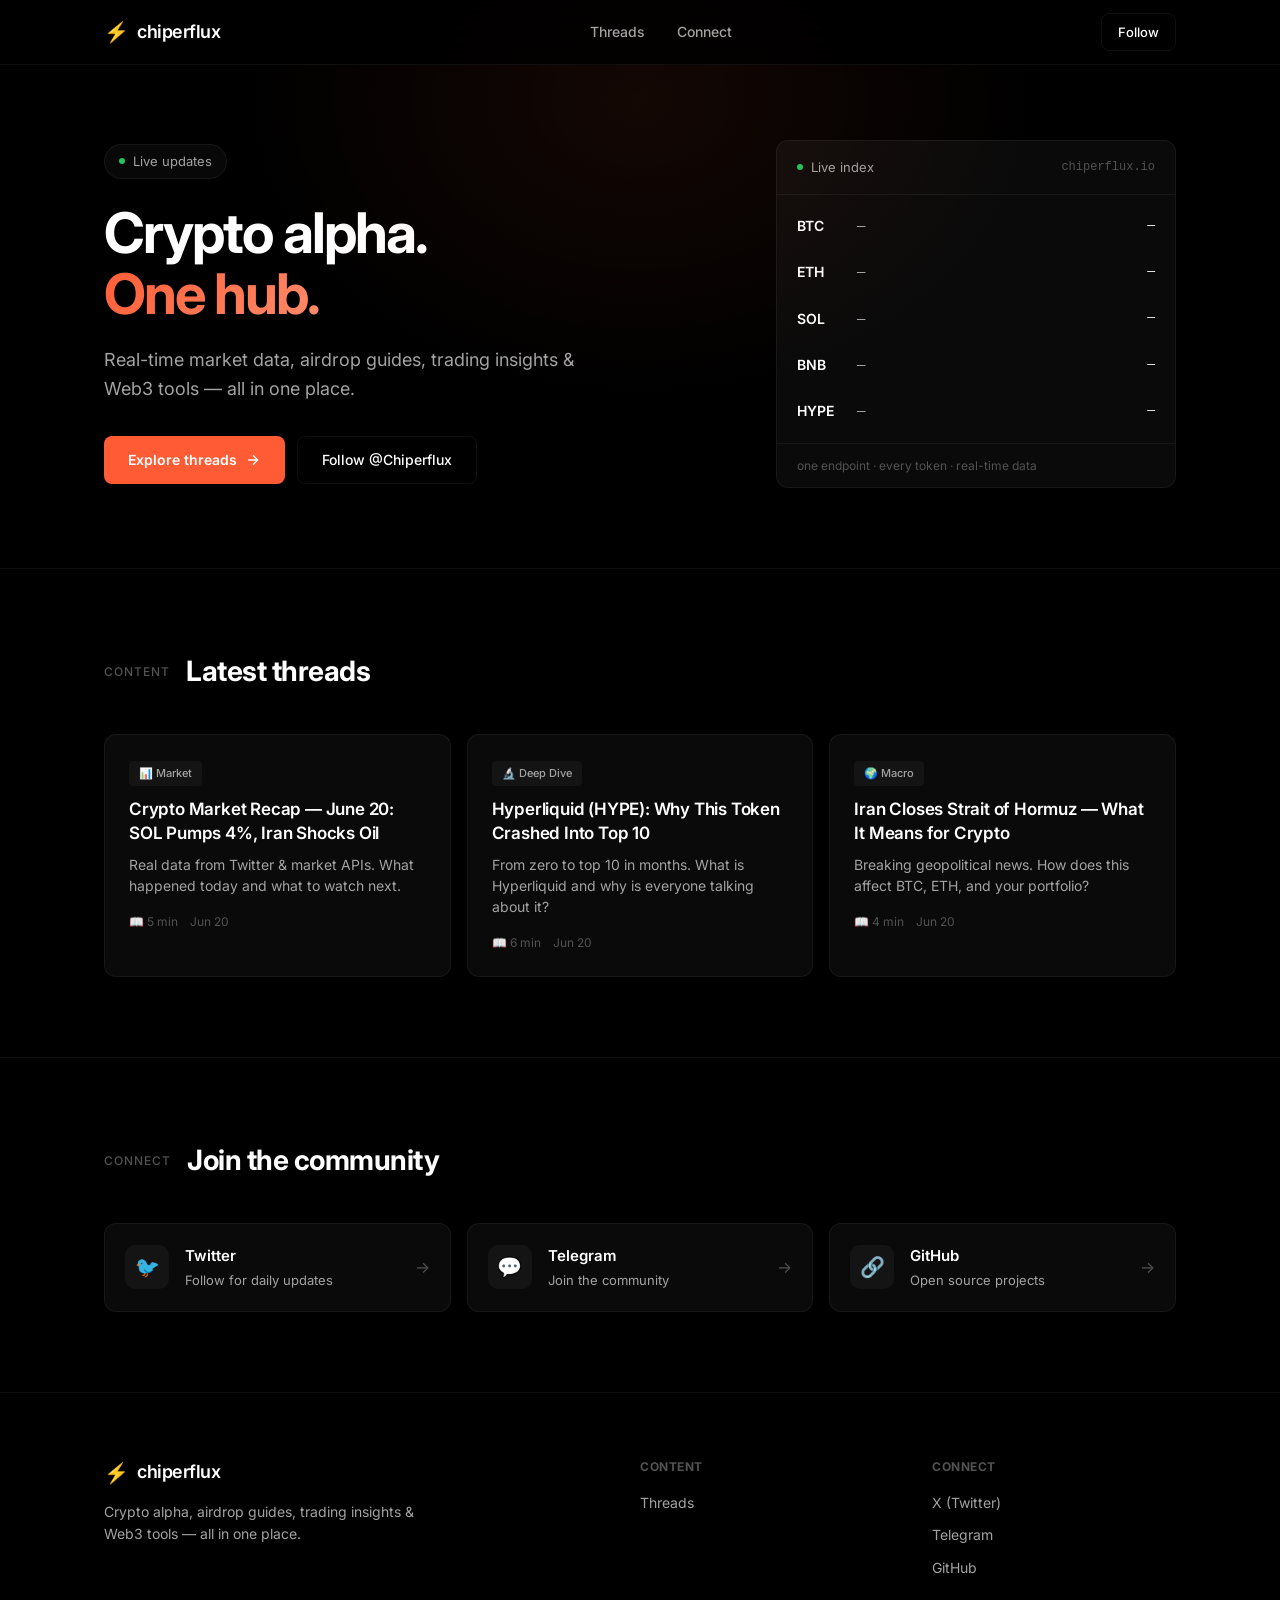
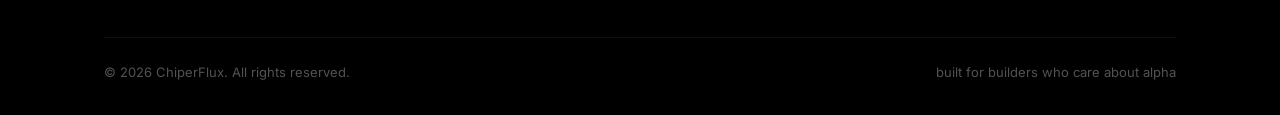
==== commit a8030a95: "🗑️ Remove duplicate market section" ====
--- a/thread.html
+++ b/thread.html
@@ -22,8 +22,7 @@
             <div class="nav-links">
                 <a href="/">Home</a>
                 <a href="/#threads">Threads</a>
-                <a href="/#market">Market</a>
-            </div>
+                            </div>
             <div class="nav-actions">
                 <a href="https://x.com/Chiperflux" target="_blank" class="btn-nav">Follow</a>
             </div>
@@ -40,8 +39,7 @@
         <div class="mobile-menu-inner">
             <a href="/" onclick="toggleNav()">Home</a>
             <a href="/#threads" onclick="toggleNav()">Threads</a>
-            <a href="/#market" onclick="toggleNav()">Market</a>
-            <a href="https://x.com/Chiperflux" target="_blank" class="btn-primary">Follow on X</a>
+                        <a href="https://x.com/Chiperflux" target="_blank" class="btn-primary">Follow on X</a>
         </div>
     </div>
 
